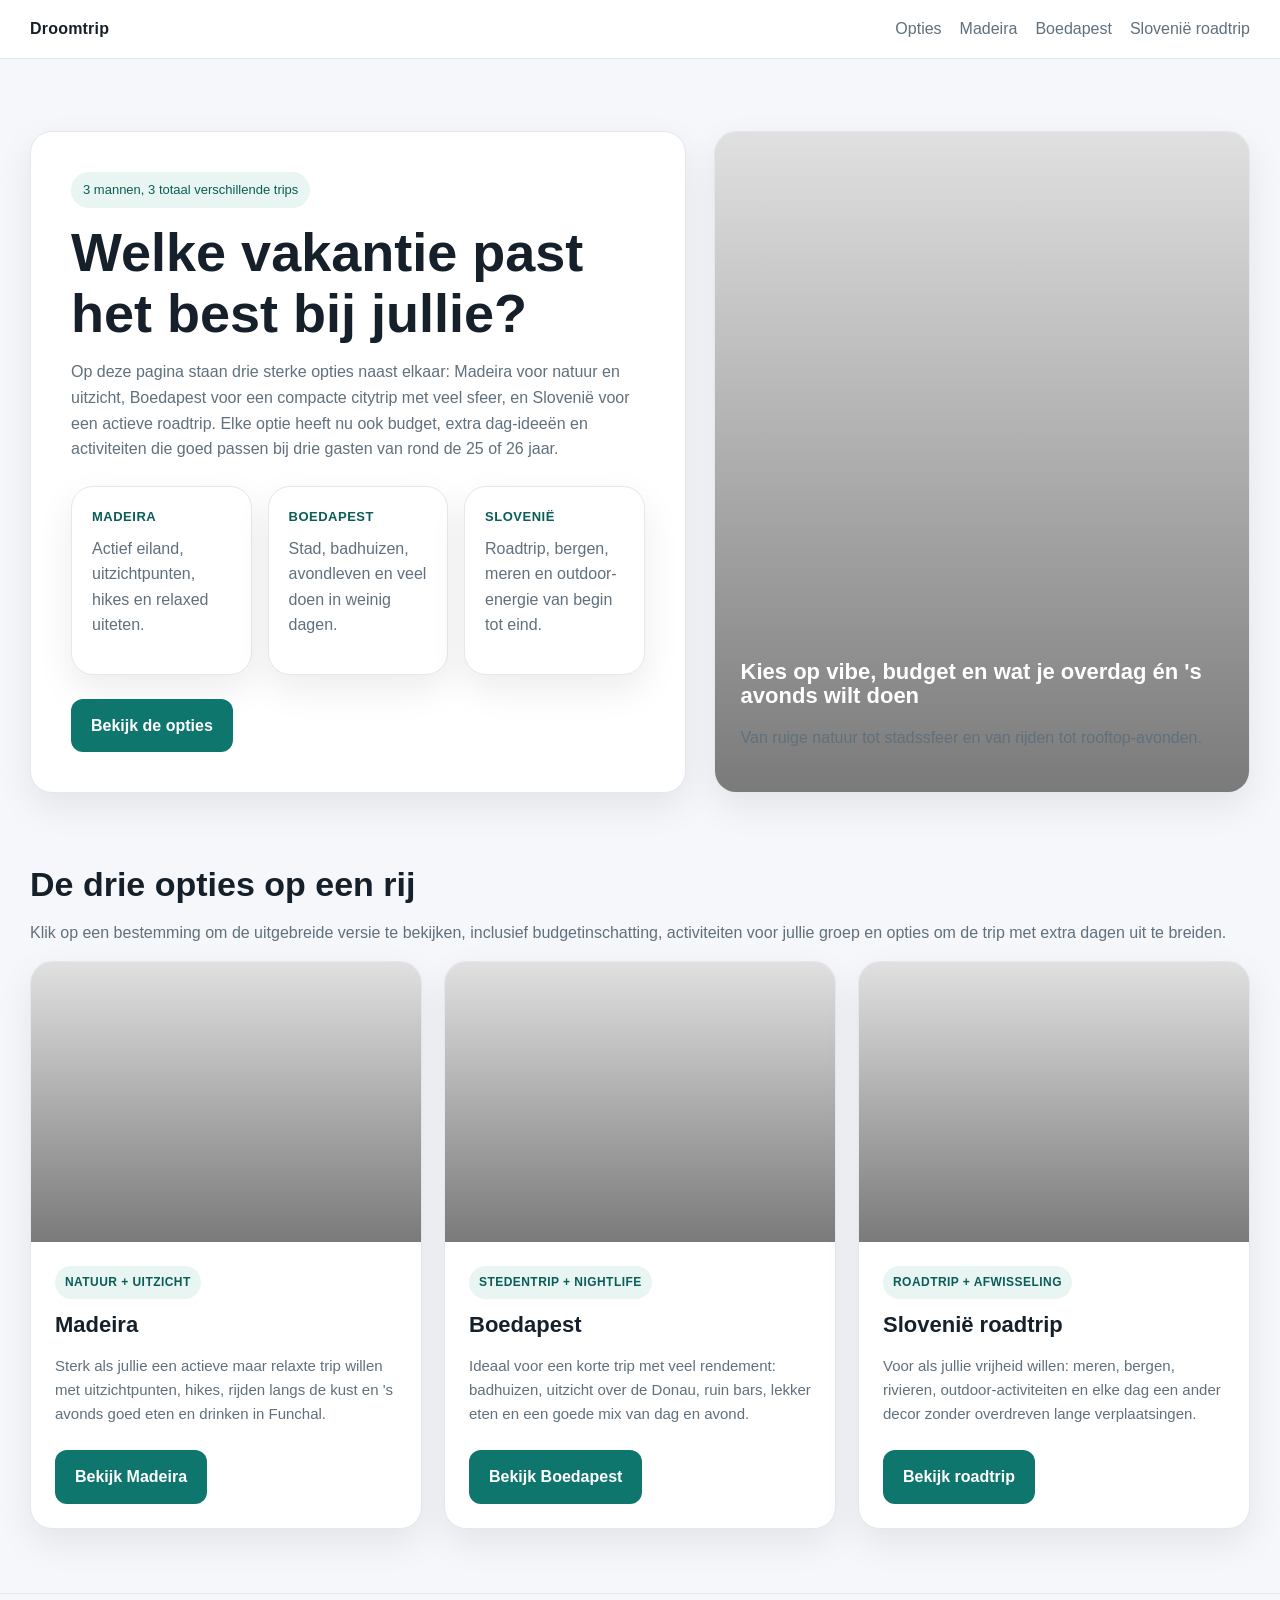
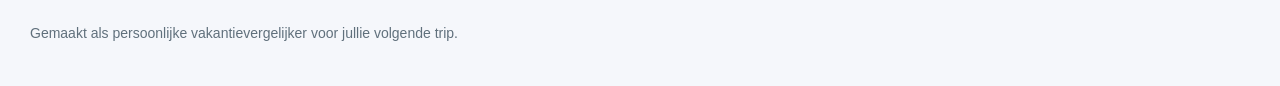
==== index.html @ 2ac8f0d5 "Add files via upload" ====
<!DOCTYPE html>
<html lang="nl">
<head>
  <meta charset="UTF-8" />
  <meta name="viewport" content="width=device-width, initial-scale=1.0" />
  <title>Droomtrip | 3 vakantieopties voor jullie trip</title>
  <meta name="description" content="Vergelijk drie vakantieopties: Madeira, Boedapest en een roadtrip in Slovenië." />
  <link rel="stylesheet" href="styles.css" />
</head>
<body>
  <header class="site-header">
    <div class="container nav">
      <a class="brand" href="index.html">Droomtrip</a>
      <nav class="nav-links">
        <a href="#opties">Opties</a>
        <a href="madeira.html">Madeira</a>
        <a href="boedapest.html">Boedapest</a>
        <a href="slovenie-roadtrip.html">Slovenië roadtrip</a>
      </nav>
    </div>
  </header>

  <main>
    <section class="hero">
      <div class="container hero-grid">
        <div class="hero-card">
          <span class="eyebrow">3 mannen, 3 totaal verschillende trips</span>
          <h1>Welke vakantie past het best bij jullie?</h1>
          <p>
            Op deze pagina staan drie sterke opties naast elkaar: Madeira voor natuur en uitzicht,
            Boedapest voor een compacte citytrip met veel sfeer, en Slovenië voor een actieve roadtrip.
            Elke optie heeft nu ook budget, extra dag-ideeën en activiteiten die goed passen bij drie
            gasten van rond de 25 of 26 jaar.
          </p>
          <div class="quick-facts">
            <div class="mini-card">
              <div class="small-title">Madeira</div>
              <p>Actief eiland, uitzichtpunten, hikes en relaxed uiteten.</p>
            </div>
            <div class="mini-card">
              <div class="small-title">Boedapest</div>
              <p>Stad, badhuizen, avondleven en veel doen in weinig dagen.</p>
            </div>
            <div class="mini-card">
              <div class="small-title">Slovenië</div>
              <p>Roadtrip, bergen, meren en outdoor-energie van begin tot eind.</p>
            </div>
          </div>
          <div class="button-row">
            <a class="button primary" href="#opties">Bekijk de opties</a>
          </div>
        </div>
        <div class="info-card">
          <div class="image-cover" style="background-image:url('https://images.unsplash.com/photo-1507525428034-b723cf961d3e?auto=format&fit=crop&w=1400&q=80');">
            <div class="image-caption">
              <h3>Kies op vibe, budget en wat je overdag én 's avonds wilt doen</h3>
              <p>Van ruige natuur tot stadssfeer en van rijden tot rooftop-avonden.</p>
            </div>
          </div>
        </div>
      </div>
    </section>

    <section class="section" id="opties">
      <div class="container">
        <h2>De drie opties op een rij</h2>
        <p>
          Klik op een bestemming om de uitgebreide versie te bekijken, inclusief budgetinschatting,
          activiteiten voor jullie groep en opties om de trip met extra dagen uit te breiden.
        </p>

        <div class="trip-grid">
          <article class="trip-card">
            <div class="trip-image" style="background-image:url('https://images.unsplash.com/photo-1516483638261-f4dbaf036963?auto=format&fit=crop&w=1400&q=80');"></div>
            <div class="trip-body">
              <span class="trip-tag">Natuur + uitzicht</span>
              <h3>Madeira</h3>
              <p class="trip-meta">
                Sterk als jullie een actieve maar relaxte trip willen met uitzichtpunten, hikes,
                rijden langs de kust en 's avonds goed eten en drinken in Funchal.
              </p>
              <div class="button-row">
                <a class="button primary" href="madeira.html">Bekijk Madeira</a>
              </div>
            </div>
          </article>

          <article class="trip-card">
            <div class="trip-image" style="background-image:url('https://images.unsplash.com/photo-1549877452-9c387954fbc2?auto=format&fit=crop&w=1400&q=80');"></div>
            <div class="trip-body">
              <span class="trip-tag">Stedentrip + nightlife</span>
              <h3>Boedapest</h3>
              <p class="trip-meta">
                Ideaal voor een korte trip met veel rendement: badhuizen, uitzicht over de Donau,
                ruin bars, lekker eten en een goede mix van dag en avond.
              </p>
              <div class="button-row">
                <a class="button primary" href="boedapest.html">Bekijk Boedapest</a>
              </div>
            </div>
          </article>

          <article class="trip-card">
            <div class="trip-image" style="background-image:url('https://images.unsplash.com/photo-1500530855697-b586d89ba3ee?auto=format&fit=crop&w=1400&q=80');"></div>
            <div class="trip-body">
              <span class="trip-tag">Roadtrip + afwisseling</span>
              <h3>Slovenië roadtrip</h3>
              <p class="trip-meta">
                Voor als jullie vrijheid willen: meren, bergen, rivieren, outdoor-activiteiten en
                elke dag een ander decor zonder overdreven lange verplaatsingen.
              </p>
              <div class="button-row">
                <a class="button primary" href="slovenie-roadtrip.html">Bekijk roadtrip</a>
              </div>
            </div>
          </article>
        </div>
      </div>
    </section>
  </main>

  <footer class="footer">
    <div class="container">
      Gemaakt als persoonlijke vakantievergelijker voor jullie volgende trip.
    </div>
  </footer>
</body>
</html>
---- styles.css ----
:root{
  --bg:#f5f7fb;
  --surface:#ffffff;
  --surface-soft:#f0f5f4;
  --text:#15202b;
  --muted:#60707c;
  --line:#e3e8ee;
  --accent:#0f766e;
  --accent-dark:#0b5d57;
  --accent-soft:#e8f5f3;
  --shadow:0 14px 36px rgba(0,0,0,.08);
  --radius:22px;
  --max:1220px;
}
*{box-sizing:border-box}
html{scroll-behavior:smooth}
body{
  margin:0;
  font-family:Arial, Helvetica, sans-serif;
  background:var(--bg);
  color:var(--text);
  line-height:1.6;
}
img{max-width:100%;display:block}
a{color:inherit}
.container{
  width:min(calc(100% - 32px), var(--max));
  margin:0 auto;
}
.site-header{
  position:sticky;
  top:0;
  z-index:20;
  background:rgba(255,255,255,.92);
  backdrop-filter:blur(10px);
  border-bottom:1px solid var(--line);
}
.nav{
  display:flex;
  align-items:center;
  justify-content:space-between;
  gap:20px;
  padding:16px 0;
}
.brand{
  text-decoration:none;
  font-weight:700;
  letter-spacing:.2px;
}
.nav-links{
  display:flex;
  gap:18px;
  flex-wrap:wrap;
}
.nav-links a{
  text-decoration:none;
  color:var(--muted);
}
.nav-links a:hover{color:var(--text)}
.hero{
  padding:72px 0 34px;
}
.hero-grid{
  display:grid;
  grid-template-columns:1.1fr .9fr;
  gap:28px;
}
.hero-card,.info-card,.trip-card,.detail-card,.budget-box,.mini-card,.day-card{
  background:var(--surface);
  border:1px solid var(--line);
  border-radius:var(--radius);
  box-shadow:var(--shadow);
}
.hero-card{padding:40px}
.eyebrow{
  display:inline-block;
  padding:8px 12px;
  background:var(--accent-soft);
  color:var(--accent-dark);
  border-radius:999px;
  font-size:13px;
  margin-bottom:14px;
}
h1,h2,h3{
  line-height:1.12;
  margin:0 0 16px;
}
h1{font-size:54px}
h2{font-size:34px}
h3{font-size:22px}
p{
  margin:0 0 16px;
  color:var(--muted);
}
.button-row{
  display:flex;
  gap:14px;
  flex-wrap:wrap;
  margin-top:24px;
}
.button{
  display:inline-block;
  text-decoration:none;
  padding:14px 20px;
  border-radius:12px;
  font-weight:700;
  transition:.2s ease;
}
.button.primary{
  background:var(--accent);
  color:#fff;
}
.button.primary:hover{background:var(--accent-dark)}
.button.secondary{
  background:#edf1f5;
  color:var(--text);
}
.button.secondary:hover{background:#e3e8ed}
.info-card{overflow:hidden}
.image-cover{
  min-height:100%;
  background-size:cover;
  background-position:center;
  position:relative;
}
.image-cover::after,
.trip-image::after,
.page-banner::after{
  content:"";
  position:absolute;
  inset:0;
  background:linear-gradient(180deg, rgba(0,0,0,.12), rgba(0,0,0,.52));
}
.image-caption,
.page-banner-content{
  position:absolute;
  left:26px;
  right:26px;
  bottom:26px;
  color:#fff;
  z-index:1;
}
.section{padding:38px 0 10px}
.trip-grid{
  display:grid;
  grid-template-columns:repeat(3,1fr);
  gap:22px;
}
.trip-card{overflow:hidden}
.trip-image{
  height:280px;
  background-size:cover;
  background-position:center;
  position:relative;
}
.trip-body{padding:24px}
.trip-tag{
  display:inline-block;
  font-size:12px;
  font-weight:700;
  letter-spacing:.45px;
  text-transform:uppercase;
  color:var(--accent-dark);
  background:var(--accent-soft);
  padding:7px 10px;
  border-radius:999px;
  margin-bottom:14px;
}
.trip-meta{font-size:15px}
.footer{
  margin-top:54px;
  border-top:1px solid var(--line);
  padding:28px 0 42px;
  color:var(--muted);
  font-size:14px;
}
.page-hero{padding:56px 0 28px}
.page-banner{
  min-height:390px;
  border-radius:28px;
  overflow:hidden;
  position:relative;
  border:1px solid var(--line);
  box-shadow:var(--shadow);
  background-size:cover;
  background-position:center;
}
.small-title{
  font-size:13px;
  text-transform:uppercase;
  letter-spacing:.5px;
  color:var(--accent-dark);
  margin-bottom:8px;
  font-weight:700;
}
.detail-layout{
  display:grid;
  grid-template-columns:1.15fr .85fr;
  gap:24px;
  padding:28px 0 0;
}
.detail-card{padding:28px}
.list{
  padding-left:18px;
  margin:0;
  color:var(--muted);
}
.list li{margin:0 0 10px}
.note{
  background:var(--surface-soft);
  border:1px solid #d8ece8;
  padding:16px 18px;
  border-radius:14px;
  color:#35524e;
}
.mini-grid{
  display:grid;
  grid-template-columns:repeat(2,1fr);
  gap:16px;
  margin-top:18px;
}
.mini-card{padding:18px}
.budget-box{
  padding:20px;
  background:linear-gradient(180deg,#ffffff,#f7fbfa);
}
.budget-price{
  font-size:34px;
  line-height:1;
  margin:6px 0 10px;
  font-weight:700;
}
.day-grid{
  display:grid;
  gap:16px;
  margin-top:18px;
}
.day-card{padding:20px}
.quick-facts{
  display:grid;
  grid-template-columns:repeat(3,1fr);
  gap:16px;
  margin-top:24px;
}
.quick-facts .mini-card{padding:20px}
@media (max-width: 980px){
  .hero-grid,.trip-grid,.detail-layout,.quick-facts,.mini-grid{
    grid-template-columns:1fr;
  }
  h1{font-size:42px}
  h2{font-size:30px}
}
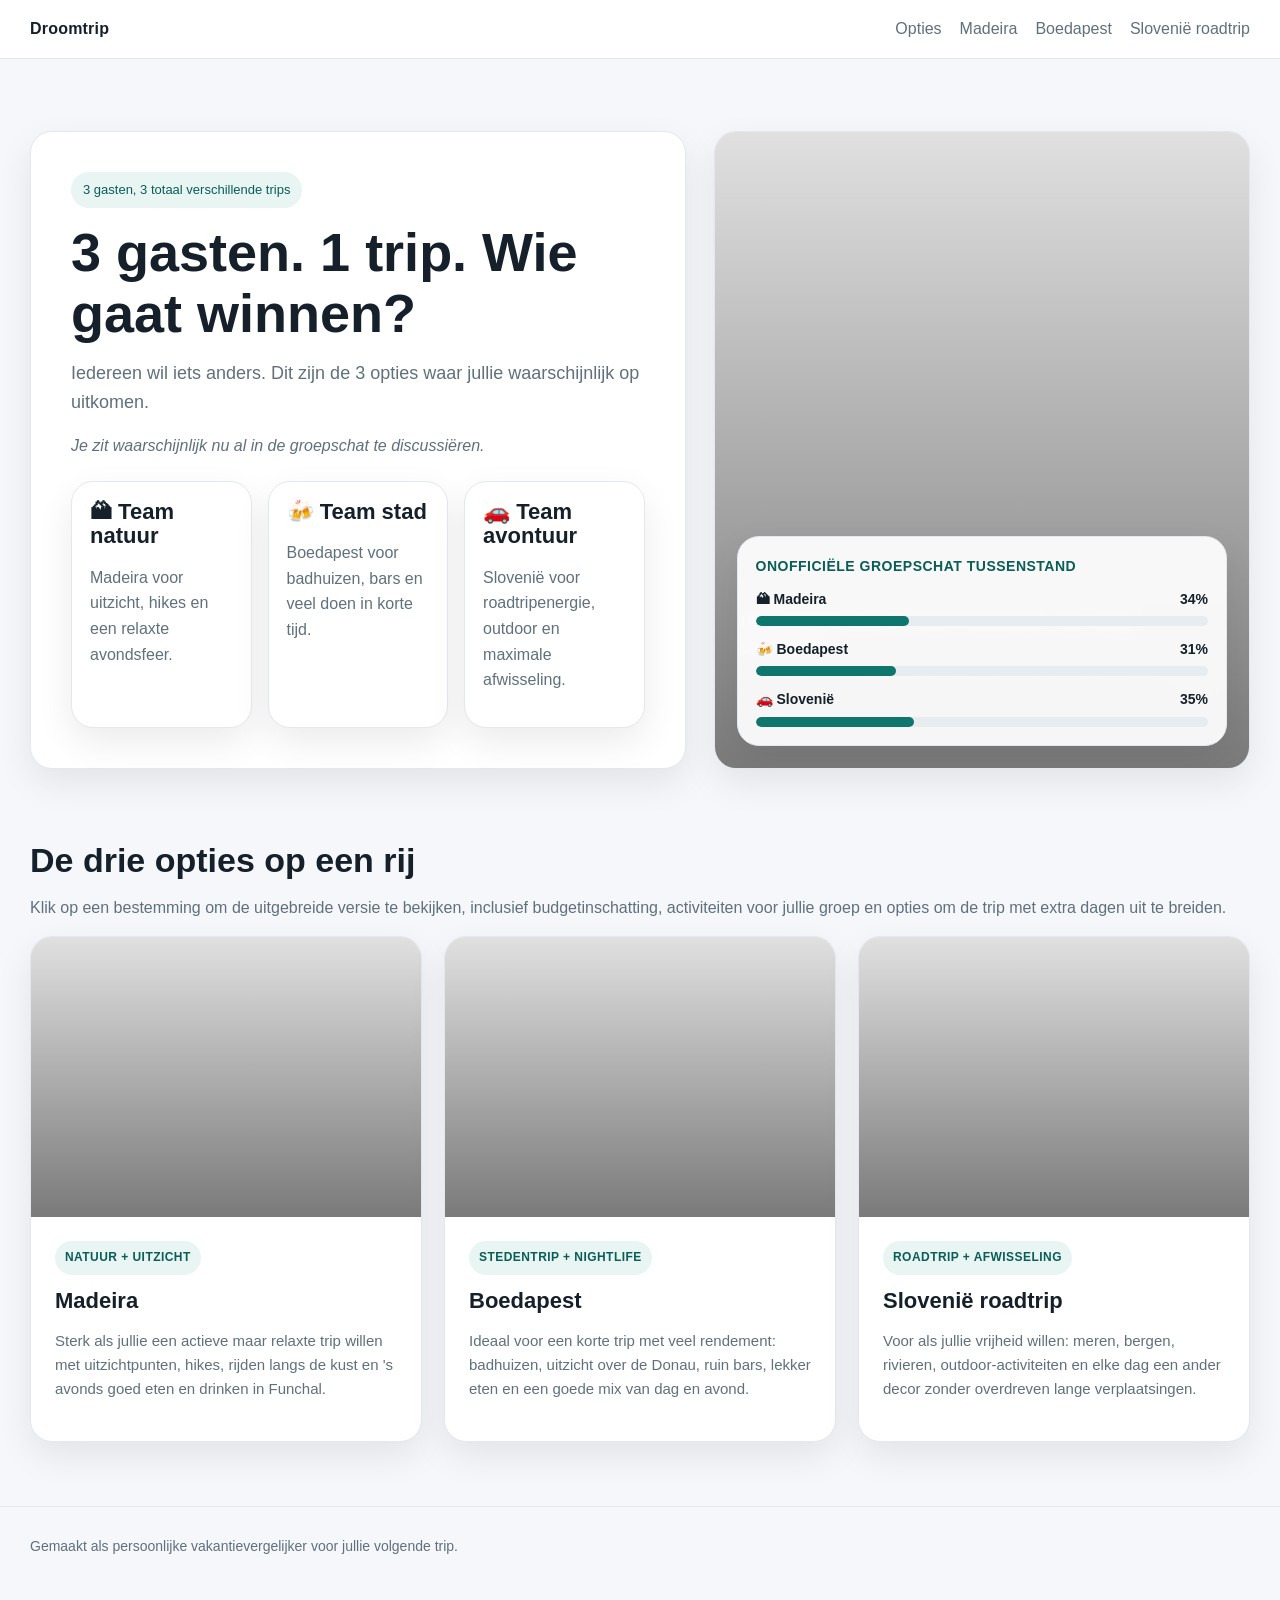
==== commit 8fd04f32: "Add files via upload" ====
--- a/index.html
+++ b/index.html
@@ -24,37 +24,64 @@
     <section class="hero">
       <div class="container hero-grid">
         <div class="hero-card">
-          <span class="eyebrow">3 mannen, 3 totaal verschillende trips</span>
-          <h1>Welke vakantie past het best bij jullie?</h1>
-          <p>
-            Op deze pagina staan drie sterke opties naast elkaar: Madeira voor natuur en uitzicht,
-            Boedapest voor een compacte citytrip met veel sfeer, en Slovenië voor een actieve roadtrip.
-            Elke optie heeft nu ook budget, extra dag-ideeën en activiteiten die goed passen bij drie
-            gasten van rond de 25 of 26 jaar.
+          <span class="eyebrow">3 gasten, 3 totaal verschillende trips</span>
+          <h1>3 gasten. 1 trip. Wie gaat winnen?</h1>
+          <p class="hero-intro">
+            Iedereen wil iets anders. Dit zijn de 3 opties waar jullie waarschijnlijk op uitkomen.
           </p>
-          <div class="quick-facts">
+          <p class="chat-line">
+            Je zit waarschijnlijk nu al in de groepschat te discussiëren.
+          </p>
+
+          <div class="mini-grid">
             <div class="mini-card">
-              <div class="small-title">Madeira</div>
-              <p>Actief eiland, uitzichtpunten, hikes en relaxed uiteten.</p>
+              <h3>🏔 Team natuur</h3>
+              <p>Madeira voor uitzicht, hikes en een relaxte avondsfeer.</p>
             </div>
             <div class="mini-card">
-              <div class="small-title">Boedapest</div>
-              <p>Stad, badhuizen, avondleven en veel doen in weinig dagen.</p>
+              <h3>🍻 Team stad</h3>
+              <p>Boedapest voor badhuizen, bars en veel doen in korte tijd.</p>
             </div>
             <div class="mini-card">
-              <div class="small-title">Slovenië</div>
-              <p>Roadtrip, bergen, meren en outdoor-energie van begin tot eind.</p>
+              <h3>🚗 Team avontuur</h3>
+              <p>Slovenië voor roadtripenergie, outdoor en maximale afwisseling.</p>
             </div>
           </div>
-          <div class="button-row">
-            <a class="button primary" href="#opties">Bekijk de opties</a>
-          </div>
         </div>
+
         <div class="info-card">
           <div class="image-cover" style="background-image:url('https://images.unsplash.com/photo-1507525428034-b723cf961d3e?auto=format&fit=crop&w=1400&q=80');">
             <div class="image-caption">
-              <h3>Kies op vibe, budget en wat je overdag én 's avonds wilt doen</h3>
-              <p>Van ruige natuur tot stadssfeer en van rijden tot rooftop-avonden.</p>
+              <h3>Iedereen heeft al een favoriet. Nu nog dezelfde.</h3>
+              <p>De een wil bergen. De ander bars. En iemand roept sowieso roadtrip.</p>
+            </div>
+          </div>
+
+          <div class="poll-card">
+            <div class="poll-title">Onofficiële groepschat tussenstand</div>
+
+            <div class="poll-option">
+              <div class="poll-row">
+                <span>🏔 Madeira</span>
+                <span>34%</span>
+              </div>
+              <div class="poll-track"><div class="poll-fill" style="width:34%;"></div></div>
+            </div>
+
+            <div class="poll-option">
+              <div class="poll-row">
+                <span>🍻 Boedapest</span>
+                <span>31%</span>
+              </div>
+              <div class="poll-track"><div class="poll-fill" style="width:31%;"></div></div>
+            </div>
+
+            <div class="poll-option">
+              <div class="poll-row">
+                <span>🚗 Slovenië</span>
+                <span>35%</span>
+              </div>
+              <div class="poll-track"><div class="poll-fill" style="width:35%;"></div></div>
             </div>
           </div>
         </div>
@@ -79,9 +106,6 @@
                 Sterk als jullie een actieve maar relaxte trip willen met uitzichtpunten, hikes,
                 rijden langs de kust en 's avonds goed eten en drinken in Funchal.
               </p>
-              <div class="button-row">
-                <a class="button primary" href="madeira.html">Bekijk Madeira</a>
-              </div>
             </div>
           </article>
 
@@ -94,9 +118,6 @@
                 Ideaal voor een korte trip met veel rendement: badhuizen, uitzicht over de Donau,
                 ruin bars, lekker eten en een goede mix van dag en avond.
               </p>
-              <div class="button-row">
-                <a class="button primary" href="boedapest.html">Bekijk Boedapest</a>
-              </div>
             </div>
           </article>
 
@@ -109,9 +130,6 @@
                 Voor als jullie vrijheid willen: meren, bergen, rivieren, outdoor-activiteiten en
                 elke dag een ander decor zonder overdreven lange verplaatsingen.
               </p>
-              <div class="button-row">
-                <a class="button primary" href="slovenie-roadtrip.html">Bekijk roadtrip</a>
-              </div>
             </div>
           </article>
         </div>
--- a/styles.css
+++ b/styles.css
@@ -65,7 +65,7 @@
   grid-template-columns:1.1fr .9fr;
   gap:28px;
 }
-.hero-card,.info-card,.trip-card,.detail-card,.budget-box,.mini-card,.day-card{
+.hero-card,.info-card,.trip-card,.detail-card,.budget-box,.mini-card,.day-card,.poll-card{
   background:var(--surface);
   border:1px solid var(--line);
   border-radius:var(--radius);
@@ -92,31 +92,15 @@
   margin:0 0 16px;
   color:var(--muted);
 }
-.button-row{
-  display:flex;
-  gap:14px;
-  flex-wrap:wrap;
-  margin-top:24px;
-}
-.button{
-  display:inline-block;
-  text-decoration:none;
-  padding:14px 20px;
-  border-radius:12px;
-  font-weight:700;
-  transition:.2s ease;
-}
-.button.primary{
-  background:var(--accent);
-  color:#fff;
-}
-.button.primary:hover{background:var(--accent-dark)}
-.button.secondary{
-  background:#edf1f5;
-  color:var(--text);
-}
-.button.secondary:hover{background:#e3e8ed}
-.info-card{overflow:hidden}
+.hero-intro{
+  font-size:18px;
+  max-width:680px;
+}
+.chat-line{
+  margin-top:8px;
+  font-style:italic;
+}
+.info-card{overflow:hidden; position:relative;}
 .image-cover{
   min-height:100%;
   background-size:cover;
@@ -139,6 +123,50 @@
   bottom:26px;
   color:#fff;
   z-index:1;
+}
+.poll-card{
+  position:absolute;
+  right:22px;
+  bottom:22px;
+  left:22px;
+  z-index:2;
+  background:rgba(255,255,255,.93);
+  backdrop-filter:blur(8px);
+  padding:18px;
+}
+.poll-title{
+  font-size:14px;
+  text-transform:uppercase;
+  letter-spacing:.5px;
+  color:var(--accent-dark);
+  margin-bottom:10px;
+  font-weight:700;
+}
+.poll-option{
+  margin:0 0 12px;
+}
+.poll-option:last-child{
+  margin-bottom:0;
+}
+.poll-row{
+  display:flex;
+  justify-content:space-between;
+  gap:10px;
+  margin-bottom:6px;
+  font-size:14px;
+  color:var(--text);
+  font-weight:700;
+}
+.poll-track{
+  height:10px;
+  background:#e6ecef;
+  border-radius:999px;
+  overflow:hidden;
+}
+.poll-fill{
+  height:100%;
+  background:var(--accent);
+  border-radius:999px;
 }
 .section{padding:38px 0 10px}
 .trip-grid{
@@ -215,9 +243,9 @@
 }
 .mini-grid{
   display:grid;
-  grid-template-columns:repeat(2,1fr);
+  grid-template-columns:repeat(3,1fr);
   gap:16px;
-  margin-top:18px;
+  margin-top:22px;
 }
 .mini-card{padding:18px}
 .budget-box{
@@ -236,15 +264,8 @@
   margin-top:18px;
 }
 .day-card{padding:20px}
-.quick-facts{
-  display:grid;
-  grid-template-columns:repeat(3,1fr);
-  gap:16px;
-  margin-top:24px;
-}
-.quick-facts .mini-card{padding:20px}
 @media (max-width: 980px){
-  .hero-grid,.trip-grid,.detail-layout,.quick-facts,.mini-grid{
+  .hero-grid,.trip-grid,.detail-layout,.mini-grid{
     grid-template-columns:1fr;
   }
   h1{font-size:42px}
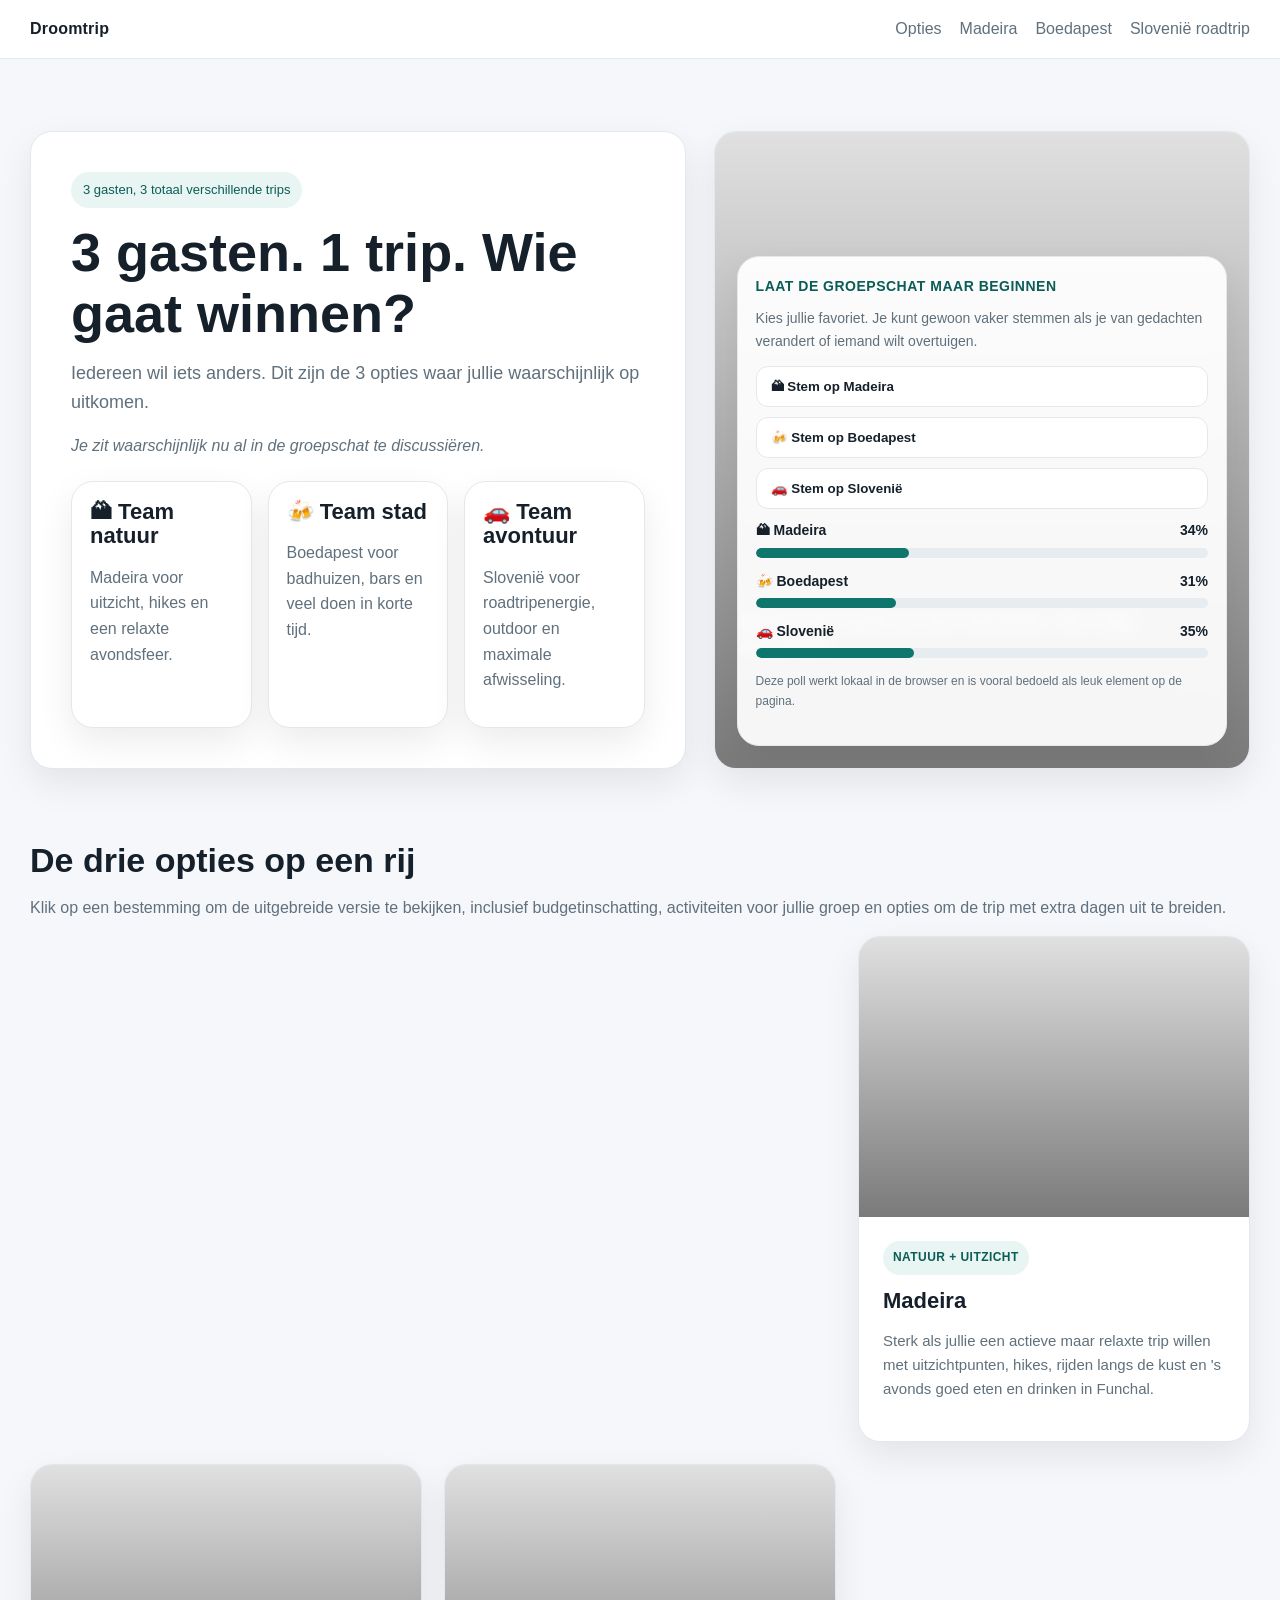
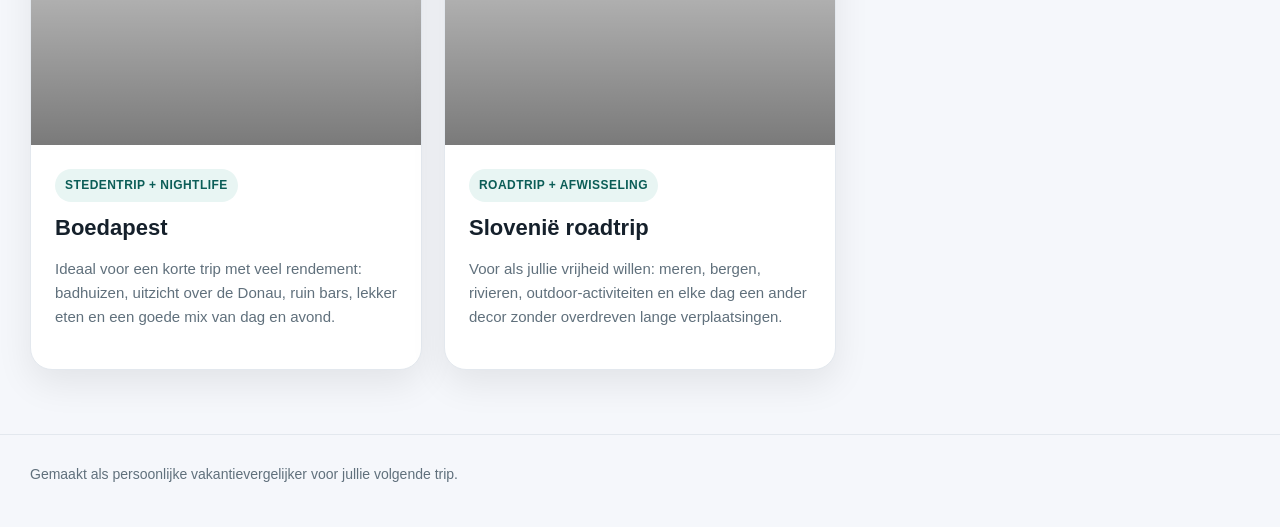
==== commit 870a781d: "Add files via upload" ====
--- a/index.html
+++ b/index.html
@@ -50,40 +50,48 @@
         </div>
 
         <div class="info-card">
-          <div class="image-cover" style="background-image:url('https://images.unsplash.com/photo-1507525428034-b723cf961d3e?auto=format&fit=crop&w=1400&q=80');">
+          <div class="image-cover" style="background-image:url('https://images.unsplash.com/photo-1500375592092-40eb2168fd21?auto=format&fit=crop&w=1600&q=80');">
             <div class="image-caption">
               <h3>Iedereen heeft al een favoriet. Nu nog dezelfde.</h3>
-              <p>De een wil bergen. De ander bars. En iemand roept sowieso roadtrip.</p>
+              <p>De een wil bergen. De ander bars. En iemand roept sowieso roadtrip. Klik hieronder op de bestemming die jullie het meest trekt.</p>
             </div>
           </div>
-
-          <div class="poll-card">
-            <div class="poll-title">Onofficiële groepschat tussenstand</div>
+          
+          <div class="poll-card interactive-poll">
+            <div class="poll-title">Laat de groepschat maar beginnen</div>
+            <p class="poll-copy">Kies jullie favoriet. Je kunt gewoon vaker stemmen als je van gedachten verandert of iemand wilt overtuigen.</p>
+
+            <button class="vote-button" type="button" data-destination="madeira">🏔 Stem op Madeira</button>
+            <button class="vote-button" type="button" data-destination="boedapest">🍻 Stem op Boedapest</button>
+            <button class="vote-button" type="button" data-destination="slovenie">🚗 Stem op Slovenië</button>
 
             <div class="poll-option">
               <div class="poll-row">
                 <span>🏔 Madeira</span>
-                <span>34%</span>
+                <span id="pct-madeira">34%</span>
               </div>
-              <div class="poll-track"><div class="poll-fill" style="width:34%;"></div></div>
+              <div class="poll-track"><div class="poll-fill" id="bar-madeira" style="width:34%;"></div></div>
             </div>
 
             <div class="poll-option">
               <div class="poll-row">
                 <span>🍻 Boedapest</span>
-                <span>31%</span>
+                <span id="pct-boedapest">31%</span>
               </div>
-              <div class="poll-track"><div class="poll-fill" style="width:31%;"></div></div>
+              <div class="poll-track"><div class="poll-fill" id="bar-boedapest" style="width:31%;"></div></div>
             </div>
 
             <div class="poll-option">
               <div class="poll-row">
                 <span>🚗 Slovenië</span>
-                <span>35%</span>
+                <span id="pct-slovenie">35%</span>
               </div>
-              <div class="poll-track"><div class="poll-fill" style="width:35%;"></div></div>
-            </div>
+              <div class="poll-track"><div class="poll-fill" id="bar-slovenie" style="width:35%;"></div></div>
+            </div>
+
+            <p class="poll-note">Deze poll werkt lokaal in de browser en is vooral bedoeld als leuk element op de pagina.</p>
           </div>
+
         </div>
       </div>
     </section>
@@ -97,7 +105,10 @@
         </p>
 
         <div class="trip-grid">
-          <article class="trip-card">
+          <a href="madeira.html" class="card-link">
+<a href="boedapest.html" class="card-link">
+<a href="slovenie-roadtrip.html" class="card-link">
+<article class="trip-card">
             <div class="trip-image" style="background-image:url('https://images.unsplash.com/photo-1516483638261-f4dbaf036963?auto=format&fit=crop&w=1400&q=80');"></div>
             <div class="trip-body">
               <span class="trip-tag">Natuur + uitzicht</span>
@@ -108,6 +119,7 @@
               </p>
             </div>
           </article>
+</a>
 
           <article class="trip-card">
             <div class="trip-image" style="background-image:url('https://images.unsplash.com/photo-1549877452-9c387954fbc2?auto=format&fit=crop&w=1400&q=80');"></div>
@@ -120,6 +132,7 @@
               </p>
             </div>
           </article>
+</a>
 
           <article class="trip-card">
             <div class="trip-image" style="background-image:url('https://images.unsplash.com/photo-1500530855697-b586d89ba3ee?auto=format&fit=crop&w=1400&q=80');"></div>
@@ -132,6 +145,7 @@
               </p>
             </div>
           </article>
+</a>
         </div>
       </div>
     </section>
@@ -142,5 +156,62 @@
       Gemaakt als persoonlijke vakantievergelijker voor jullie volgende trip.
     </div>
   </footer>
+
+  <script>
+    (function () {
+      const storageKey = "droomtrip-local-poll";
+      const defaultVotes = { madeira: 34, boedapest: 31, slovenie: 35 };
+
+      function getVotes() {
+        try {
+          const saved = JSON.parse(localStorage.getItem(storageKey));
+          if (
+            saved &&
+            typeof saved.madeira === "number" &&
+            typeof saved.boedapest === "number" &&
+            typeof saved.slovenie === "number"
+          ) {
+            return saved;
+          }
+        } catch (e) {}
+        return { ...defaultVotes };
+      }
+
+      function saveVotes(votes) {
+        localStorage.setItem(storageKey, JSON.stringify(votes));
+      }
+
+      function renderVotes(votes) {
+        const total = votes.madeira + votes.boedapest + votes.slovenie;
+        const pct = {
+          madeira: Math.round((votes.madeira / total) * 100),
+          boedapest: Math.round((votes.boedapest / total) * 100),
+          slovenie: Math.round((votes.slovenie / total) * 100)
+        };
+
+        document.getElementById("pct-madeira").textContent = pct.madeira + "%";
+        document.getElementById("pct-boedapest").textContent = pct.boedapest + "%";
+        document.getElementById("pct-slovenie").textContent = pct.slovenie + "%";
+
+        document.getElementById("bar-madeira").style.width = pct.madeira + "%";
+        document.getElementById("bar-boedapest").style.width = pct.boedapest + "%";
+        document.getElementById("bar-slovenie").style.width = pct.slovenie + "%";
+      }
+
+      const votes = getVotes();
+      renderVotes(votes);
+
+      document.querySelectorAll(".vote-button").forEach((button) => {
+        button.addEventListener("click", function () {
+          const destination = this.getAttribute("data-destination");
+          const currentVotes = getVotes();
+          currentVotes[destination] += 1;
+          saveVotes(currentVotes);
+          renderVotes(currentVotes);
+        });
+      });
+    })();
+  </script>
 </body>
 </html>
+
--- a/styles.css
+++ b/styles.css
@@ -65,7 +65,7 @@
   grid-template-columns:1.1fr .9fr;
   gap:28px;
 }
-.hero-card,.info-card,.trip-card,.detail-card,.budget-box,.mini-card,.day-card,.poll-card{
+.hero-card,.info-card,.trip-card,.detail-card,.budget-box,.mini-card,.day-card,.poll-card,.score-card,.procon-card,.winner-card,.fact-chip{
   background:var(--surface);
   border:1px solid var(--line);
   border-radius:var(--radius);
@@ -142,12 +142,8 @@
   margin-bottom:10px;
   font-weight:700;
 }
-.poll-option{
-  margin:0 0 12px;
-}
-.poll-option:last-child{
-  margin-bottom:0;
-}
+.poll-option{margin:0 0 12px}
+.poll-option:last-child{margin-bottom:0}
 .poll-row{
   display:flex;
   justify-content:space-between;
@@ -173,6 +169,19 @@
   display:grid;
   grid-template-columns:repeat(3,1fr);
   gap:22px;
+}
+
+.card-link{
+  display:block;
+  text-decoration:none;
+}
+.card-link .trip-card{
+  transition:transform .18s ease, box-shadow .18s ease, border-color .18s ease;
+}
+.card-link:hover .trip-card{
+  transform:translateY(-4px);
+  border-color:#cfd8df;
+  box-shadow:0 18px 38px rgba(0,0,0,.10);
 }
 .trip-card{overflow:hidden}
 .trip-image{
@@ -264,10 +273,101 @@
   margin-top:18px;
 }
 .day-card{padding:20px}
+.score-grid{
+  display:grid;
+  grid-template-columns:repeat(3,1fr);
+  gap:16px;
+  margin-top:16px;
+}
+.score-card{
+  padding:18px;
+}
+.score-item{
+  margin-bottom:14px;
+}
+.score-item:last-child{
+  margin-bottom:0;
+}
+.score-label{
+  display:flex;
+  justify-content:space-between;
+  gap:12px;
+  font-size:14px;
+  color:var(--text);
+  font-weight:700;
+  margin-bottom:6px;
+}
+.score-track{
+  height:10px;
+  background:#e7ecef;
+  border-radius:999px;
+  overflow:hidden;
+}
+.score-fill{
+  height:100%;
+  background:var(--accent);
+  border-radius:999px;
+}
+.fact-row{
+  display:flex;
+  flex-wrap:wrap;
+  gap:10px;
+  margin-top:8px;
+}
+.fact-chip{
+  padding:10px 14px;
+  border-radius:999px;
+  font-size:14px;
+  color:var(--text);
+  box-shadow:none;
+}
+.procon-grid{
+  display:grid;
+  grid-template-columns:1fr 1fr;
+  gap:16px;
+  margin-top:18px;
+}
+.procon-card{
+  padding:20px;
+}
+.winner-card{
+  padding:22px;
+  margin-top:22px;
+  background:linear-gradient(180deg,#ffffff,#f7fbfa);
+}
 @media (max-width: 980px){
-  .hero-grid,.trip-grid,.detail-layout,.mini-grid{
+  .hero-grid,.trip-grid,.detail-layout,.mini-grid,.score-grid,.procon-grid{
     grid-template-columns:1fr;
   }
   h1{font-size:42px}
   h2{font-size:30px}
 }
+
+
+.poll-copy{
+  font-size:14px;
+  margin-bottom:14px;
+}
+.vote-button{
+  width:100%;
+  border:1px solid var(--line);
+  background:#fff;
+  color:var(--text);
+  padding:12px 14px;
+  border-radius:12px;
+  font-weight:700;
+  text-align:left;
+  margin-bottom:10px;
+  cursor:pointer;
+  transition:background .18s ease, transform .18s ease, border-color .18s ease;
+}
+.vote-button:hover{
+  background:#f6faf9;
+  border-color:#cfe2de;
+  transform:translateY(-1px);
+}
+.poll-note{
+  margin-top:14px;
+  font-size:12px;
+  color:var(--muted);
+}
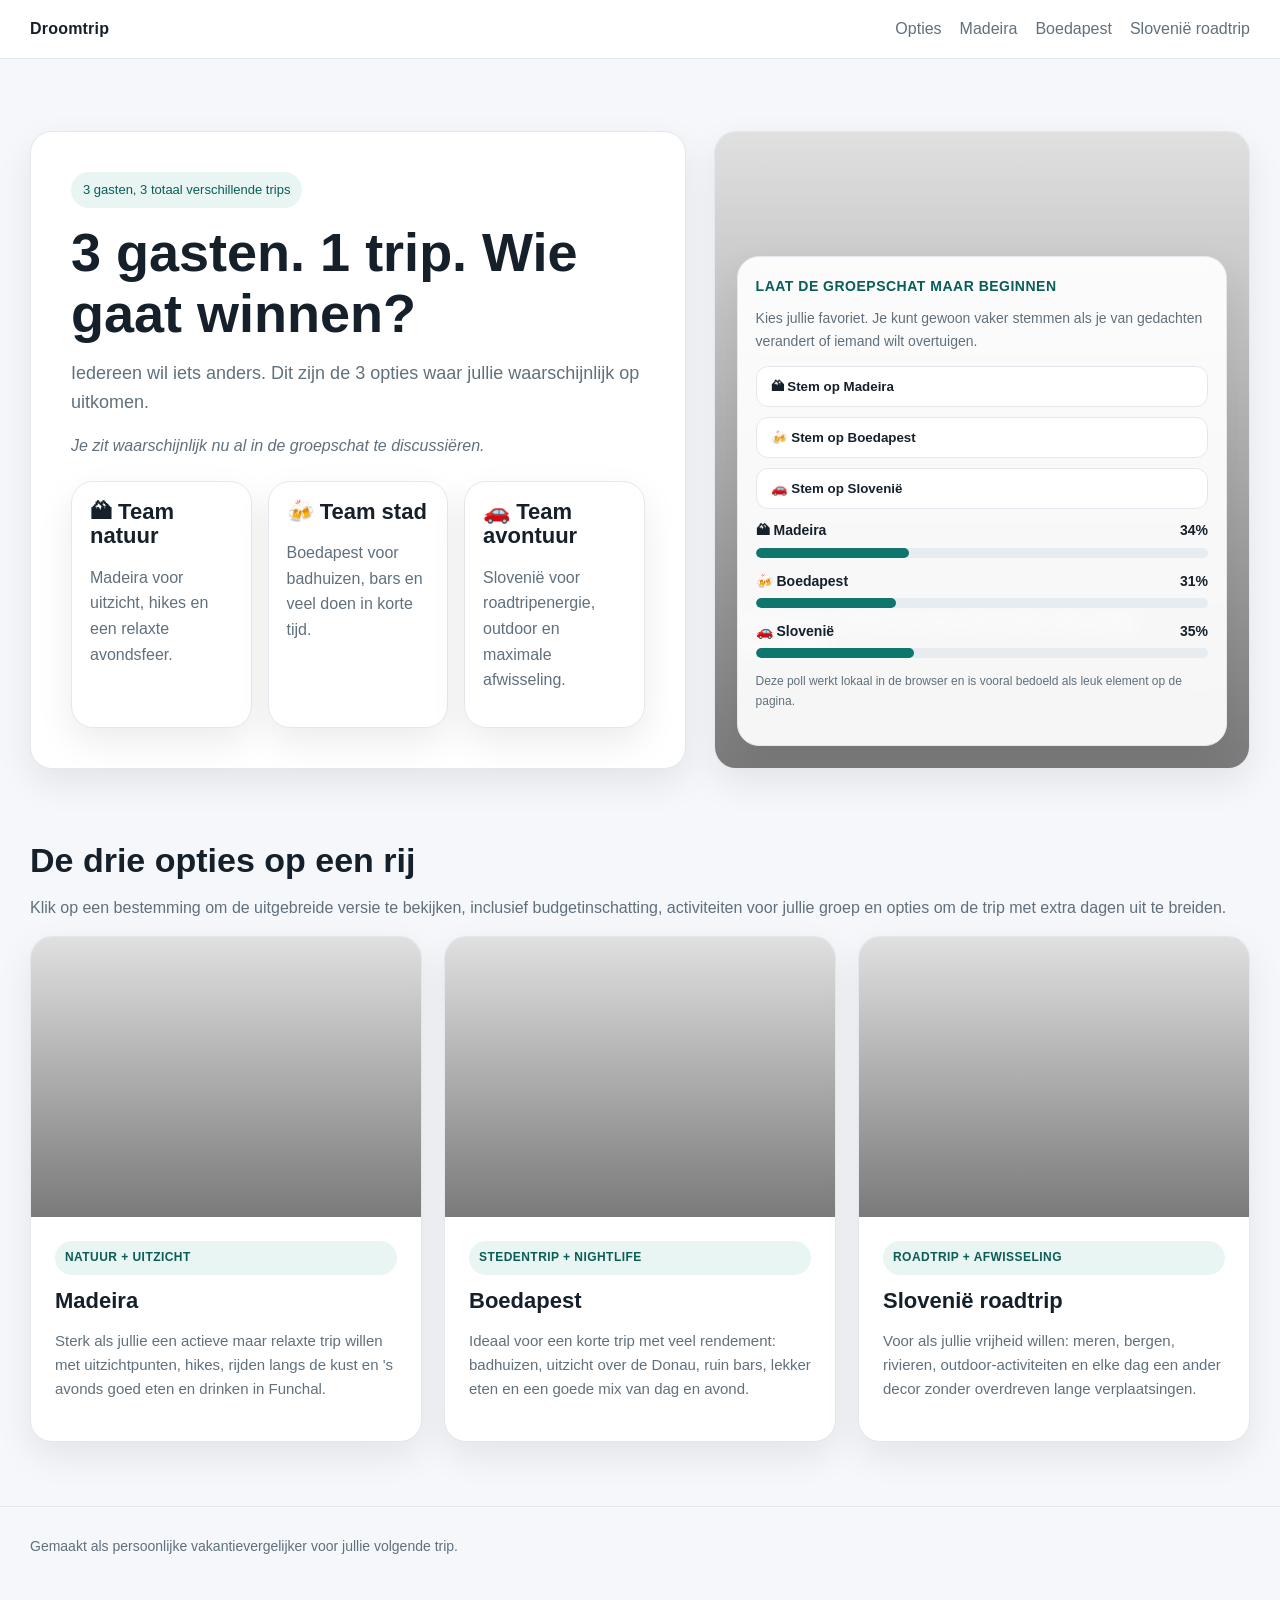
==== commit 95106d67: "Add files via upload" ====
--- a/index.html
+++ b/index.html
@@ -104,49 +104,51 @@
           activiteiten voor jullie groep en opties om de trip met extra dagen uit te breiden.
         </p>
 
+        
         <div class="trip-grid">
           <a href="madeira.html" class="card-link">
-<a href="boedapest.html" class="card-link">
-<a href="slovenie-roadtrip.html" class="card-link">
-<article class="trip-card">
-            <div class="trip-image" style="background-image:url('https://images.unsplash.com/photo-1516483638261-f4dbaf036963?auto=format&fit=crop&w=1400&q=80');"></div>
-            <div class="trip-body">
-              <span class="trip-tag">Natuur + uitzicht</span>
-              <h3>Madeira</h3>
-              <p class="trip-meta">
-                Sterk als jullie een actieve maar relaxte trip willen met uitzichtpunten, hikes,
-                rijden langs de kust en 's avonds goed eten en drinken in Funchal.
-              </p>
-            </div>
-          </article>
-</a>
-
-          <article class="trip-card">
-            <div class="trip-image" style="background-image:url('https://images.unsplash.com/photo-1549877452-9c387954fbc2?auto=format&fit=crop&w=1400&q=80');"></div>
-            <div class="trip-body">
-              <span class="trip-tag">Stedentrip + nightlife</span>
-              <h3>Boedapest</h3>
-              <p class="trip-meta">
-                Ideaal voor een korte trip met veel rendement: badhuizen, uitzicht over de Donau,
-                ruin bars, lekker eten en een goede mix van dag en avond.
-              </p>
-            </div>
-          </article>
-</a>
-
-          <article class="trip-card">
-            <div class="trip-image" style="background-image:url('https://images.unsplash.com/photo-1500530855697-b586d89ba3ee?auto=format&fit=crop&w=1400&q=80');"></div>
-            <div class="trip-body">
-              <span class="trip-tag">Roadtrip + afwisseling</span>
-              <h3>Slovenië roadtrip</h3>
-              <p class="trip-meta">
-                Voor als jullie vrijheid willen: meren, bergen, rivieren, outdoor-activiteiten en
-                elke dag een ander decor zonder overdreven lange verplaatsingen.
-              </p>
-            </div>
-          </article>
-</a>
+            <article class="trip-card">
+              <div class="trip-image" style="background-image:url('https://images.unsplash.com/photo-1516483638261-f4dbaf036963?auto=format&fit=crop&w=1400&q=80');"></div>
+              <div class="trip-body">
+                <span class="trip-tag">Natuur + uitzicht</span>
+                <h3>Madeira</h3>
+                <p class="trip-meta">
+                  Sterk als jullie een actieve maar relaxte trip willen met uitzichtpunten, hikes,
+                  rijden langs de kust en 's avonds goed eten en drinken in Funchal.
+                </p>
+              </div>
+            </article>
+          </a>
+
+          <a href="boedapest.html" class="card-link">
+            <article class="trip-card">
+              <div class="trip-image" style="background-image:url('https://images.unsplash.com/photo-1549877452-9c387954fbc2?auto=format&fit=crop&w=1400&q=80');"></div>
+              <div class="trip-body">
+                <span class="trip-tag">Stedentrip + nightlife</span>
+                <h3>Boedapest</h3>
+                <p class="trip-meta">
+                  Ideaal voor een korte trip met veel rendement: badhuizen, uitzicht over de Donau,
+                  ruin bars, lekker eten en een goede mix van dag en avond.
+                </p>
+              </div>
+            </article>
+          </a>
+
+          <a href="slovenie-roadtrip.html" class="card-link">
+            <article class="trip-card">
+              <div class="trip-image" style="background-image:url('https://images.unsplash.com/photo-1500530855697-b586d89ba3ee?auto=format&fit=crop&w=1400&q=80');"></div>
+              <div class="trip-body">
+                <span class="trip-tag">Roadtrip + afwisseling</span>
+                <h3>Slovenië roadtrip</h3>
+                <p class="trip-meta">
+                  Voor als jullie vrijheid willen: meren, bergen, rivieren, outdoor-activiteiten en
+                  elke dag een ander decor zonder overdreven lange verplaatsingen.
+                </p>
+              </div>
+            </article>
+          </a>
         </div>
+
       </div>
     </section>
   </main>
--- a/styles.css
+++ b/styles.css
@@ -169,28 +169,39 @@
   display:grid;
   grid-template-columns:repeat(3,1fr);
   gap:22px;
+  align-items:stretch;
 }
 
 .card-link{
   display:block;
   text-decoration:none;
-}
+  height:100%;
+}
+
 .card-link .trip-card{
+  height:100%;
+  display:flex;
+  flex-direction:column;
   transition:transform .18s ease, box-shadow .18s ease, border-color .18s ease;
 }
+
 .card-link:hover .trip-card{
   transform:translateY(-4px);
   border-color:#cfd8df;
   box-shadow:0 18px 38px rgba(0,0,0,.10);
 }
-.trip-card{overflow:hidden}
+
+.trip-card{
+  overflow:hidden;
+  height:100%;
+}
 .trip-image{
   height:280px;
   background-size:cover;
   background-position:center;
   position:relative;
 }
-.trip-body{padding:24px}
+.trip-body{padding:24px; flex:1; display:flex; flex-direction:column; justify-content:space-between}
 .trip-tag{
   display:inline-block;
   font-size:12px;
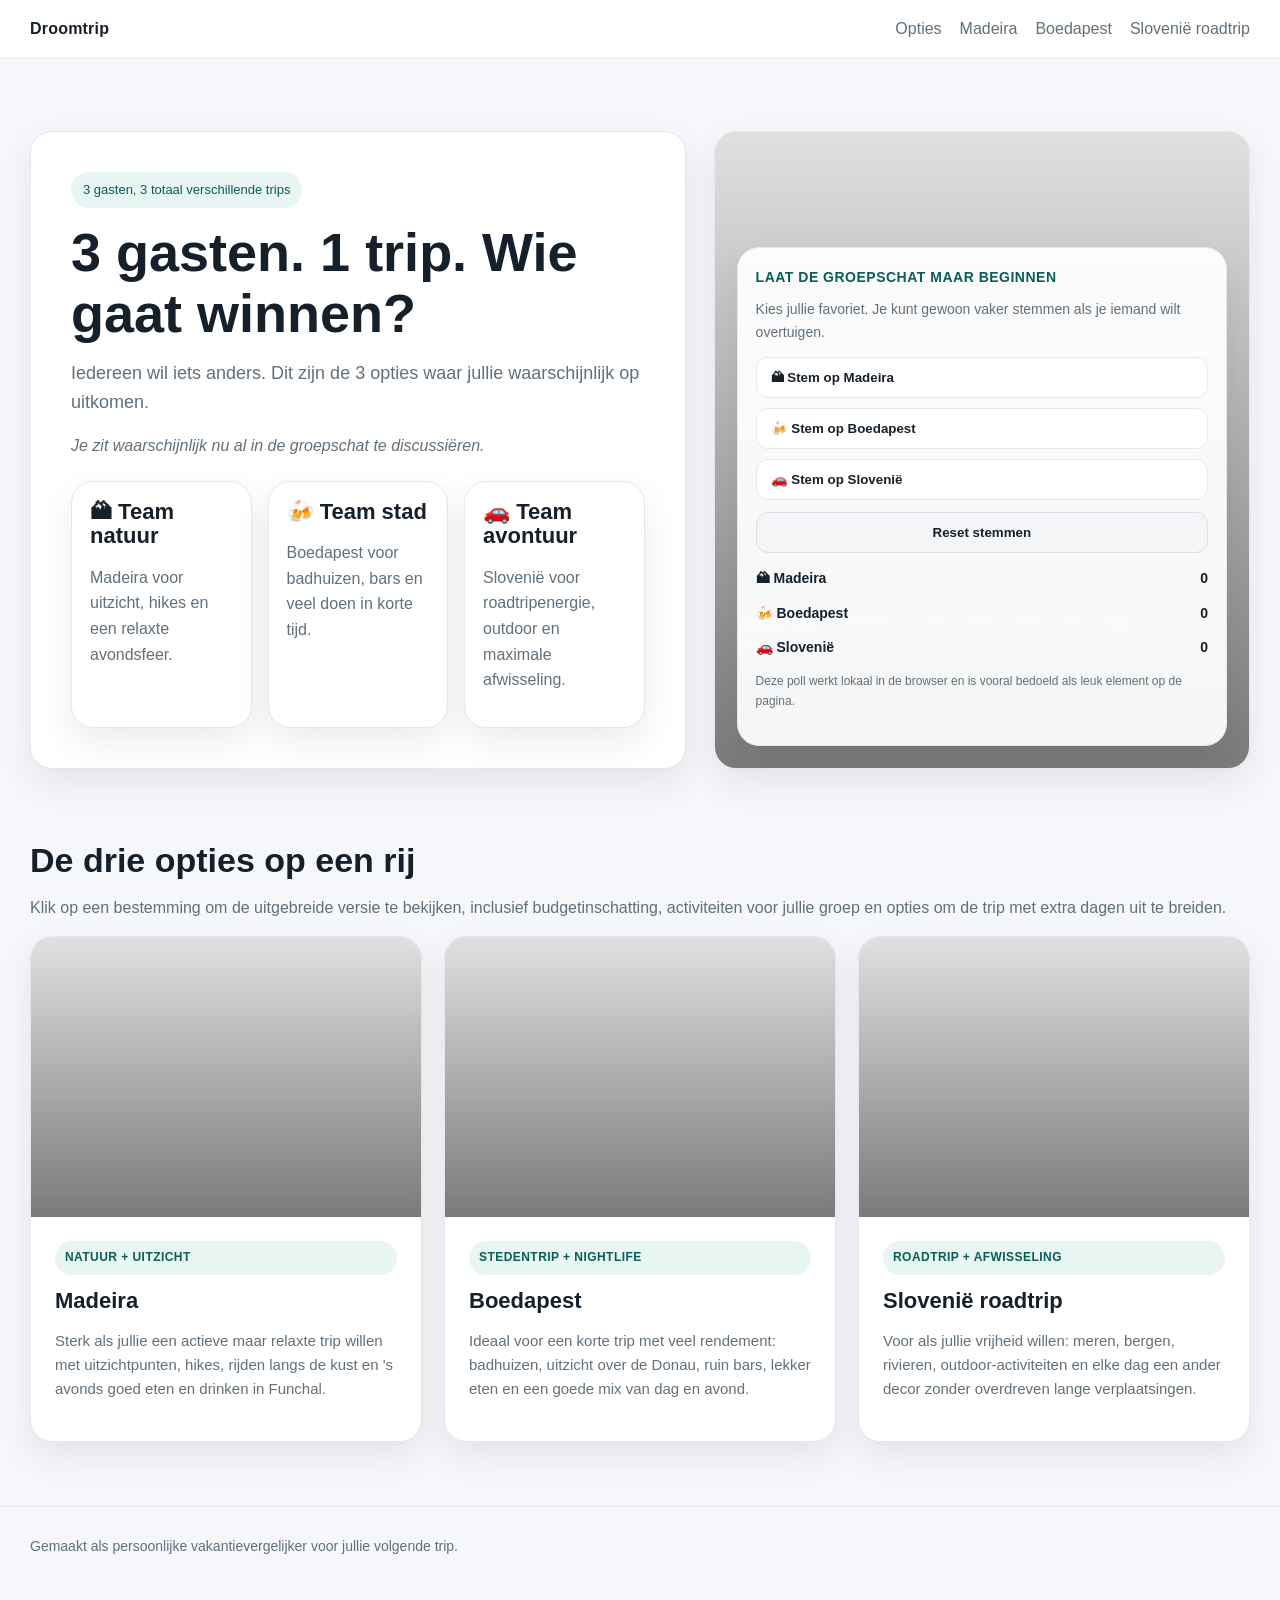
==== commit 9f9a0106: "Add files via upload" ====
--- a/index.html
+++ b/index.html
@@ -57,44 +57,43 @@
             </div>
           </div>
           
-          <div class="poll-card interactive-poll">
+          
+<div class="poll-card interactive-poll">
             <div class="poll-title">Laat de groepschat maar beginnen</div>
-            <p class="poll-copy">Kies jullie favoriet. Je kunt gewoon vaker stemmen als je van gedachten verandert of iemand wilt overtuigen.</p>
+            <p class="poll-copy">Kies jullie favoriet. Je kunt gewoon vaker stemmen als je iemand wilt overtuigen.</p>
 
             <button class="vote-button" type="button" data-destination="madeira">🏔 Stem op Madeira</button>
             <button class="vote-button" type="button" data-destination="boedapest">🍻 Stem op Boedapest</button>
             <button class="vote-button" type="button" data-destination="slovenie">🚗 Stem op Slovenië</button>
+            <button class="reset-button" type="button" id="reset-poll">Reset stemmen</button>
 
             <div class="poll-option">
               <div class="poll-row">
                 <span>🏔 Madeira</span>
-                <span id="pct-madeira">34%</span>
-              </div>
-              <div class="poll-track"><div class="poll-fill" id="bar-madeira" style="width:34%;"></div></div>
+                <span id="count-madeira">0</span>
+              </div>
             </div>
 
             <div class="poll-option">
               <div class="poll-row">
                 <span>🍻 Boedapest</span>
-                <span id="pct-boedapest">31%</span>
-              </div>
-              <div class="poll-track"><div class="poll-fill" id="bar-boedapest" style="width:31%;"></div></div>
+                <span id="count-boedapest">0</span>
+              </div>
             </div>
 
             <div class="poll-option">
               <div class="poll-row">
                 <span>🚗 Slovenië</span>
-                <span id="pct-slovenie">35%</span>
-              </div>
-              <div class="poll-track"><div class="poll-fill" id="bar-slovenie" style="width:35%;"></div></div>
+                <span id="count-slovenie">0</span>
+              </div>
             </div>
 
             <p class="poll-note">Deze poll werkt lokaal in de browser en is vooral bedoeld als leuk element op de pagina.</p>
           </div>
-
         </div>
       </div>
     </section>
+
 
     <section class="section" id="opties">
       <div class="container">
@@ -159,10 +158,10 @@
     </div>
   </footer>
 
+  
   <script>
     (function () {
-      const storageKey = "droomtrip-local-poll";
-      const defaultVotes = { madeira: 34, boedapest: 31, slovenie: 35 };
+      const storageKey = "droomtrip-votes";
 
       function getVotes() {
         try {
@@ -176,7 +175,11 @@
             return saved;
           }
         } catch (e) {}
-        return { ...defaultVotes };
+        return {
+          madeira: 0,
+          boedapest: 0,
+          slovenie: 0
+        };
       }
 
       function saveVotes(votes) {
@@ -184,20 +187,19 @@
       }
 
       function renderVotes(votes) {
-        const total = votes.madeira + votes.boedapest + votes.slovenie;
-        const pct = {
-          madeira: Math.round((votes.madeira / total) * 100),
-          boedapest: Math.round((votes.boedapest / total) * 100),
-          slovenie: Math.round((votes.slovenie / total) * 100)
+        document.getElementById("count-madeira").textContent = votes.madeira;
+        document.getElementById("count-boedapest").textContent = votes.boedapest;
+        document.getElementById("count-slovenie").textContent = votes.slovenie;
+      }
+
+      function resetVotes() {
+        const votes = {
+          madeira: 0,
+          boedapest: 0,
+          slovenie: 0
         };
-
-        document.getElementById("pct-madeira").textContent = pct.madeira + "%";
-        document.getElementById("pct-boedapest").textContent = pct.boedapest + "%";
-        document.getElementById("pct-slovenie").textContent = pct.slovenie + "%";
-
-        document.getElementById("bar-madeira").style.width = pct.madeira + "%";
-        document.getElementById("bar-boedapest").style.width = pct.boedapest + "%";
-        document.getElementById("bar-slovenie").style.width = pct.slovenie + "%";
+        saveVotes(votes);
+        renderVotes(votes);
       }
 
       const votes = getVotes();
@@ -212,8 +214,16 @@
           renderVotes(currentVotes);
         });
       });
+
+      const resetButton = document.getElementById("reset-poll");
+      if (resetButton) {
+        resetButton.addEventListener("click", function () {
+          resetVotes();
+        });
+      }
     })();
   </script>
 </body>
 </html>
 
+
--- a/styles.css
+++ b/styles.css
@@ -382,3 +382,23 @@
   font-size:12px;
   color:var(--muted);
 }
+
+
+.reset-button{
+  width:100%;
+  border:1px solid #d9dfe5;
+  background:#f3f5f7;
+  color:var(--text);
+  padding:12px 14px;
+  border-radius:12px;
+  font-weight:700;
+  text-align:center;
+  margin:2px 0 14px;
+  cursor:pointer;
+  transition:background .18s ease, transform .18s ease, border-color .18s ease;
+}
+.reset-button:hover{
+  background:#e9eef2;
+  border-color:#cfd8df;
+  transform:translateY(-1px);
+}
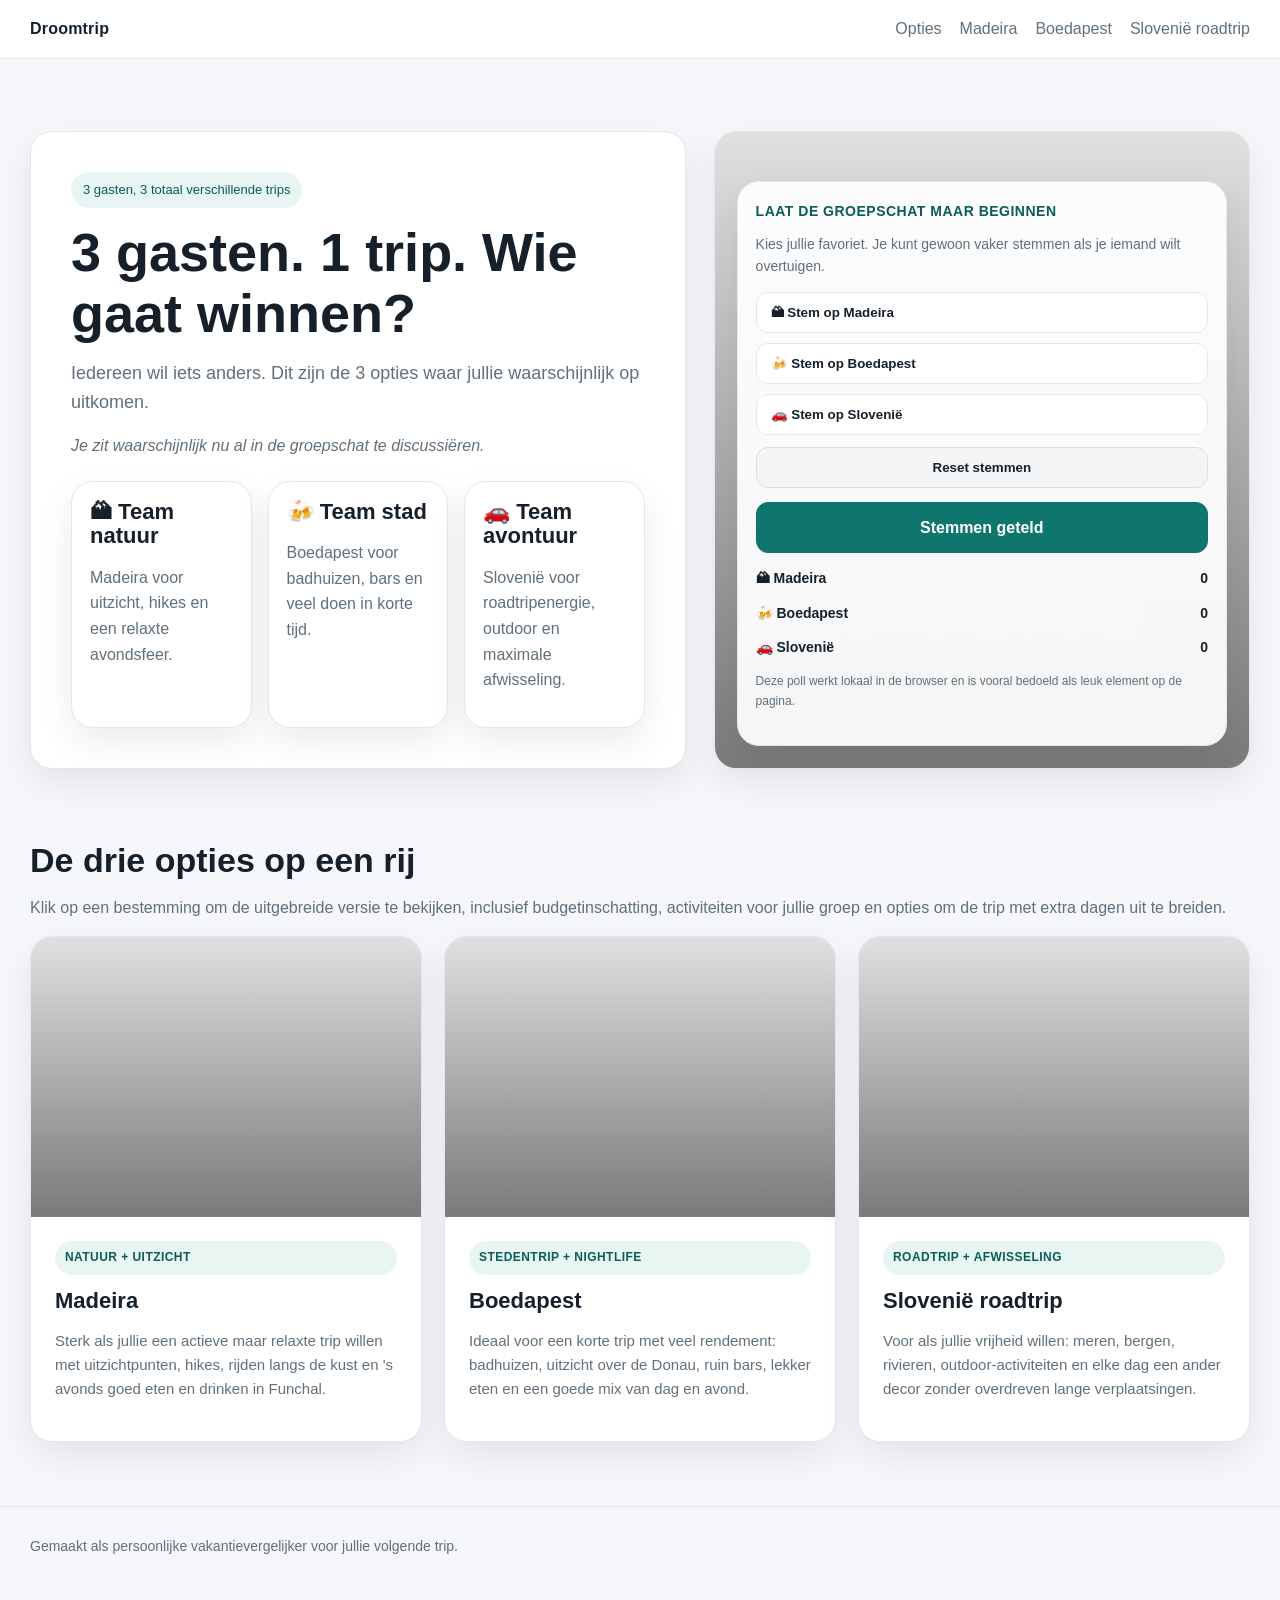
==== commit 5ffe5747: "Add files via upload" ====
--- a/index.html
+++ b/index.html
@@ -66,6 +66,7 @@
             <button class="vote-button" type="button" data-destination="boedapest">🍻 Stem op Boedapest</button>
             <button class="vote-button" type="button" data-destination="slovenie">🚗 Stem op Slovenië</button>
             <button class="reset-button" type="button" id="reset-poll">Reset stemmen</button>
+            <a class="result-button" href="winnaar.html">Stemmen geteld</a>
 
             <div class="poll-option">
               <div class="poll-row">
--- a/styles.css
+++ b/styles.css
@@ -402,3 +402,83 @@
   border-color:#cfd8df;
   transform:translateY(-1px);
 }
+
+
+.result-button{
+  display:block;
+  width:100%;
+  border:1px solid var(--accent);
+  background:var(--accent);
+  color:#fff;
+  padding:12px 14px;
+  border-radius:12px;
+  font-weight:700;
+  text-align:center;
+  text-decoration:none;
+  margin:0 0 14px;
+  transition:background .18s ease, transform .18s ease, border-color .18s ease;
+}
+.result-button:hover{
+  background:var(--accent-dark);
+  border-color:var(--accent-dark);
+  transform:translateY(-1px);
+}
+
+.winner-page{
+  padding:72px 0 40px;
+}
+.winner-hero{
+  min-height:420px;
+  border-radius:28px;
+  overflow:hidden;
+  position:relative;
+  border:1px solid var(--line);
+  box-shadow:var(--shadow);
+  background-size:cover;
+  background-position:center;
+}
+.winner-hero::after{
+  content:"";
+  position:absolute;
+  inset:0;
+  background:linear-gradient(180deg, rgba(0,0,0,.15), rgba(0,0,0,.58));
+}
+.winner-content{
+  position:absolute;
+  left:28px;
+  right:28px;
+  bottom:28px;
+  z-index:1;
+  color:#fff;
+}
+.winner-kicker{
+  display:inline-block;
+  padding:8px 12px;
+  border-radius:999px;
+  background:rgba(255,255,255,.18);
+  color:#fff;
+  font-size:13px;
+  margin-bottom:12px;
+}
+.winner-summary{
+  display:grid;
+  grid-template-columns:1fr 1fr;
+  gap:22px;
+  margin-top:26px;
+}
+.winner-box{
+  background:var(--surface);
+  border:1px solid var(--line);
+  border-radius:22px;
+  box-shadow:var(--shadow);
+  padding:24px;
+}
+.winner-votes{
+  font-size:16px;
+  color:var(--muted);
+}
+@media (max-width: 980px){
+  .winner-summary{
+    grid-template-columns:1fr;
+  }
+}
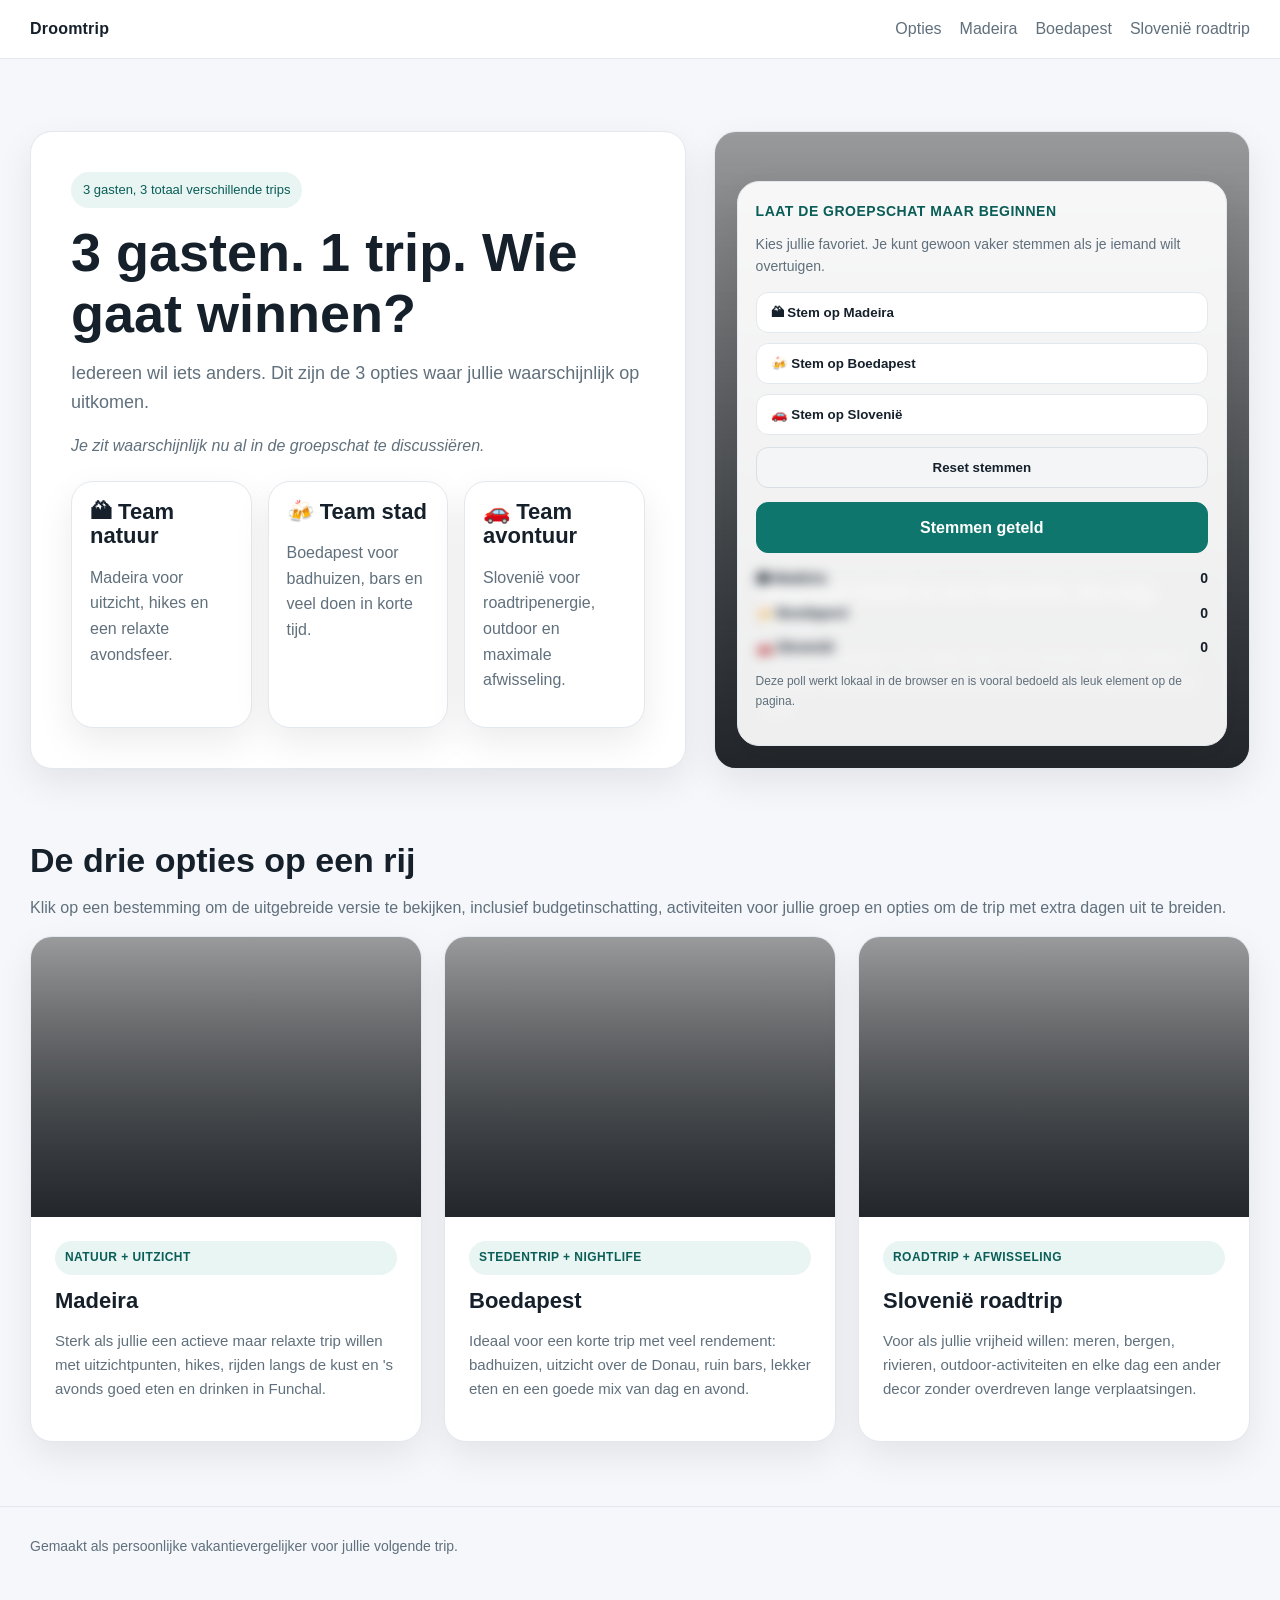
==== commit b2e00583: "Add files via upload" ====
--- a/index.html
+++ b/index.html
@@ -70,21 +70,21 @@
 
             <div class="poll-option">
               <div class="poll-row">
-                <span>🏔 Madeira</span>
+                <span class="blur-name blur-active" data-name="madeira">🏔 Madeira</span>
                 <span id="count-madeira">0</span>
               </div>
             </div>
 
             <div class="poll-option">
               <div class="poll-row">
-                <span>🍻 Boedapest</span>
+                <span class="blur-name blur-active" data-name="boedapest">🍻 Boedapest</span>
                 <span id="count-boedapest">0</span>
               </div>
             </div>
 
             <div class="poll-option">
               <div class="poll-row">
-                <span>🚗 Slovenië</span>
+                <span class="blur-name blur-active" data-name="slovenie">🚗 Slovenië</span>
                 <span id="count-slovenie">0</span>
               </div>
             </div>
@@ -213,6 +213,11 @@
           currentVotes[destination] += 1;
           saveVotes(currentVotes);
           renderVotes(currentVotes);
+
+          const nameEl = document.querySelector('[data-name="' + destination + '"]');
+          if(nameEl){
+            nameEl.classList.remove("blur-active");
+          }
         });
       });
 
--- a/styles.css
+++ b/styles.css
@@ -113,7 +113,9 @@
   content:"";
   position:absolute;
   inset:0;
-  background:linear-gradient(180deg, rgba(0,0,0,.12), rgba(0,0,0,.52));
+  background:
+    linear-gradient(180deg, rgba(7,12,18,.28), rgba(7,12,18,.72)),
+    linear-gradient(180deg, rgba(0,0,0,.18), rgba(0,0,0,.58));
 }
 .image-caption,
 .page-banner-content{
@@ -482,3 +484,350 @@
     grid-template-columns:1fr;
   }
 }
+
+
+.winner-page{
+  padding:72px 0 56px;
+}
+
+.confetti-layer{
+  position:fixed;
+  inset:0;
+  pointer-events:none;
+  overflow:hidden;
+  z-index:50;
+}
+
+.confetti{
+  position:absolute;
+  top:-20px;
+  width:10px;
+  height:18px;
+  border-radius:2px;
+  opacity:.95;
+  animation:confetti-fall linear forwards;
+}
+
+.confetti.c1{background:#0f766e;}
+.confetti.c2{background:#f59e0b;}
+.confetti.c3{background:#ef4444;}
+.confetti.c4{background:#3b82f6;}
+.confetti.c5{background:#a855f7;}
+.confetti.c6{background:#22c55e;}
+
+@keyframes confetti-fall{
+  0%{
+    transform:translateY(-30px) rotate(0deg);
+    opacity:0;
+  }
+  10%{
+    opacity:1;
+  }
+  100%{
+    transform:translateY(110vh) rotate(540deg);
+    opacity:1;
+  }
+}
+
+.winner-top-grid{
+  display:grid;
+  grid-template-columns:1.15fr .85fr;
+  gap:24px;
+  align-items:stretch;
+}
+
+.winner-hero{
+  min-height:460px;
+  border-radius:30px;
+  overflow:hidden;
+  position:relative;
+  border:1px solid var(--line);
+  box-shadow:var(--shadow);
+  background-size:cover;
+  background-position:center;
+}
+
+.winner-hero::after{
+  content:"";
+  position:absolute;
+  inset:0;
+  background:
+    radial-gradient(circle at top right, rgba(255,255,255,.08), transparent 28%),
+    linear-gradient(180deg, rgba(6,10,16,.24), rgba(6,10,16,.76));
+}
+
+.winner-content{
+  position:absolute;
+  left:30px;
+  right:30px;
+  bottom:30px;
+  z-index:1;
+  color:#fff;
+}
+
+.winner-kicker{
+  display:inline-block;
+  padding:8px 12px;
+  border-radius:999px;
+  background:rgba(255,255,255,.18);
+  color:#fff;
+  font-size:13px;
+  margin-bottom:12px;
+  backdrop-filter:blur(6px);
+}
+
+.winner-big{
+  font-size:56px;
+  line-height:1.02;
+  margin:0 0 14px;
+}
+
+.winner-lead{
+  font-size:18px;
+  max-width:760px;
+  color:rgba(255,255,255,.92);
+}
+
+.winner-side{
+  display:grid;
+  gap:18px;
+}
+
+.winner-panel{
+  background:var(--surface);
+  border:1px solid var(--line);
+  border-radius:24px;
+  box-shadow:var(--shadow);
+  padding:24px;
+}
+
+.vote-mini-grid{
+  display:grid;
+  gap:14px;
+  margin-top:16px;
+}
+
+.vote-pill{
+  display:flex;
+  justify-content:space-between;
+  align-items:center;
+  gap:14px;
+  padding:14px 16px;
+  border-radius:16px;
+  background:#f6f8fb;
+  border:1px solid #e4e9ef;
+}
+
+.vote-pill strong{
+  font-size:16px;
+}
+
+.vote-count{
+  min-width:44px;
+  height:44px;
+  display:inline-flex;
+  align-items:center;
+  justify-content:center;
+  border-radius:999px;
+  background:var(--accent-soft);
+  color:var(--accent-dark);
+  font-weight:700;
+}
+
+.date-options{
+  display:grid;
+  gap:14px;
+  margin-top:16px;
+}
+
+.date-card{
+  padding:16px;
+  border-radius:18px;
+  background:linear-gradient(180deg,#ffffff,#f7fbfa);
+  border:1px solid #dfe7e5;
+}
+
+.date-card h3{
+  margin-bottom:8px;
+  font-size:20px;
+}
+
+.winner-summary{
+  display:grid;
+  grid-template-columns:1fr 1fr;
+  gap:22px;
+  margin-top:26px;
+}
+
+.winner-box{
+  background:var(--surface);
+  border:1px solid var(--line);
+  border-radius:24px;
+  box-shadow:var(--shadow);
+  padding:26px;
+}
+
+.winner-badge-row{
+  display:flex;
+  flex-wrap:wrap;
+  gap:10px;
+  margin-top:8px;
+}
+
+.winner-badge{
+  display:inline-block;
+  padding:10px 14px;
+  background:var(--accent-soft);
+  color:var(--accent-dark);
+  border-radius:999px;
+  font-size:14px;
+  font-weight:700;
+}
+
+.winner-votes{
+  font-size:15px;
+  color:rgba(255,255,255,.92);
+  margin-top:10px;
+}
+
+.winner-glow{
+  box-shadow:0 0 0 1px rgba(255,255,255,.18), 0 18px 60px rgba(15,118,110,.22);
+}
+
+@media (max-width: 980px){
+  .winner-top-grid,
+  .winner-summary{
+    grid-template-columns:1fr;
+  }
+  .winner-big{
+    font-size:40px;
+  }
+}
+
+
+.image-caption h3,
+.page-banner-content h1,
+.winner-big{
+  color:#ffffff;
+  text-shadow:0 3px 18px rgba(0,0,0,.42);
+}
+
+.image-caption p,
+.page-banner-content p,
+.winner-lead,
+.winner-votes{
+  color:rgba(255,255,255,.96);
+  text-shadow:0 2px 14px rgba(0,0,0,.38);
+}
+
+.page-banner-content .small-title,
+.image-caption .small-title{
+  color:rgba(255,255,255,.92);
+}
+
+.winner-kicker{
+  border:1px solid rgba(255,255,255,.22);
+  background:rgba(7,12,18,.32);
+}
+
+
+/* Stronger readability on image hero text blocks */
+.image-caption,
+.page-banner-content,
+.winner-content{
+  background:linear-gradient(180deg, rgba(6,10,16,.22), rgba(6,10,16,.38));
+  border:1px solid rgba(255,255,255,.10);
+  border-radius:20px;
+  padding:18px 20px;
+  backdrop-filter:blur(4px);
+}
+
+.page-banner{
+  background-position:center center;
+}
+
+.page-banner-content{
+  max-width:720px;
+}
+
+.page-banner-content h1{
+  color:#ffffff !important;
+  text-shadow:0 4px 20px rgba(0,0,0,.55);
+  margin-bottom:12px;
+}
+
+.page-banner-content p{
+  color:rgba(255,255,255,.98) !important;
+  text-shadow:0 3px 16px rgba(0,0,0,.48);
+  font-size:18px;
+  margin-bottom:0;
+}
+
+.page-banner-content .small-title{
+  color:rgba(255,255,255,.95) !important;
+  text-shadow:0 2px 10px rgba(0,0,0,.38);
+}
+
+.image-caption h3{
+  color:#ffffff !important;
+  text-shadow:0 4px 20px rgba(0,0,0,.55);
+}
+
+.image-caption p{
+  color:rgba(255,255,255,.98) !important;
+  text-shadow:0 3px 16px rgba(0,0,0,.48);
+  margin-bottom:0;
+}
+
+.winner-content{
+  max-width:760px;
+}
+
+@media (max-width: 980px){
+  .image-caption,
+  .page-banner-content,
+  .winner-content{
+    padding:16px 16px;
+    border-radius:18px;
+  }
+
+  .page-banner-content p{
+    font-size:16px;
+  }
+}
+
+
+/* Disco mode */
+.disco-mode{
+  animation: discoBg 0.6s infinite alternate;
+}
+
+@keyframes discoBg{
+  0%{ background-color:#0f172a; }
+  25%{ background-color:#1e3a8a; }
+  50%{ background-color:#065f46; }
+  75%{ background-color:#7c2d12; }
+  100%{ background-color:#4c1d95; }
+}
+
+.disco-mode .winner-hero{
+  animation: discoGlow 0.6s infinite alternate;
+}
+
+@keyframes discoGlow{
+  0%{ box-shadow:0 0 40px #22c55e; }
+  50%{ box-shadow:0 0 40px #f59e0b; }
+  100%{ box-shadow:0 0 40px #3b82f6; }
+}
+
+.disco-mode .confetti{
+  animation-duration:1.5s !important;
+}
+
+.blur-active{
+  filter: blur(6px);
+  transition: filter .3s ease;
+}
+.blur-name{
+  display:inline-block;
+}
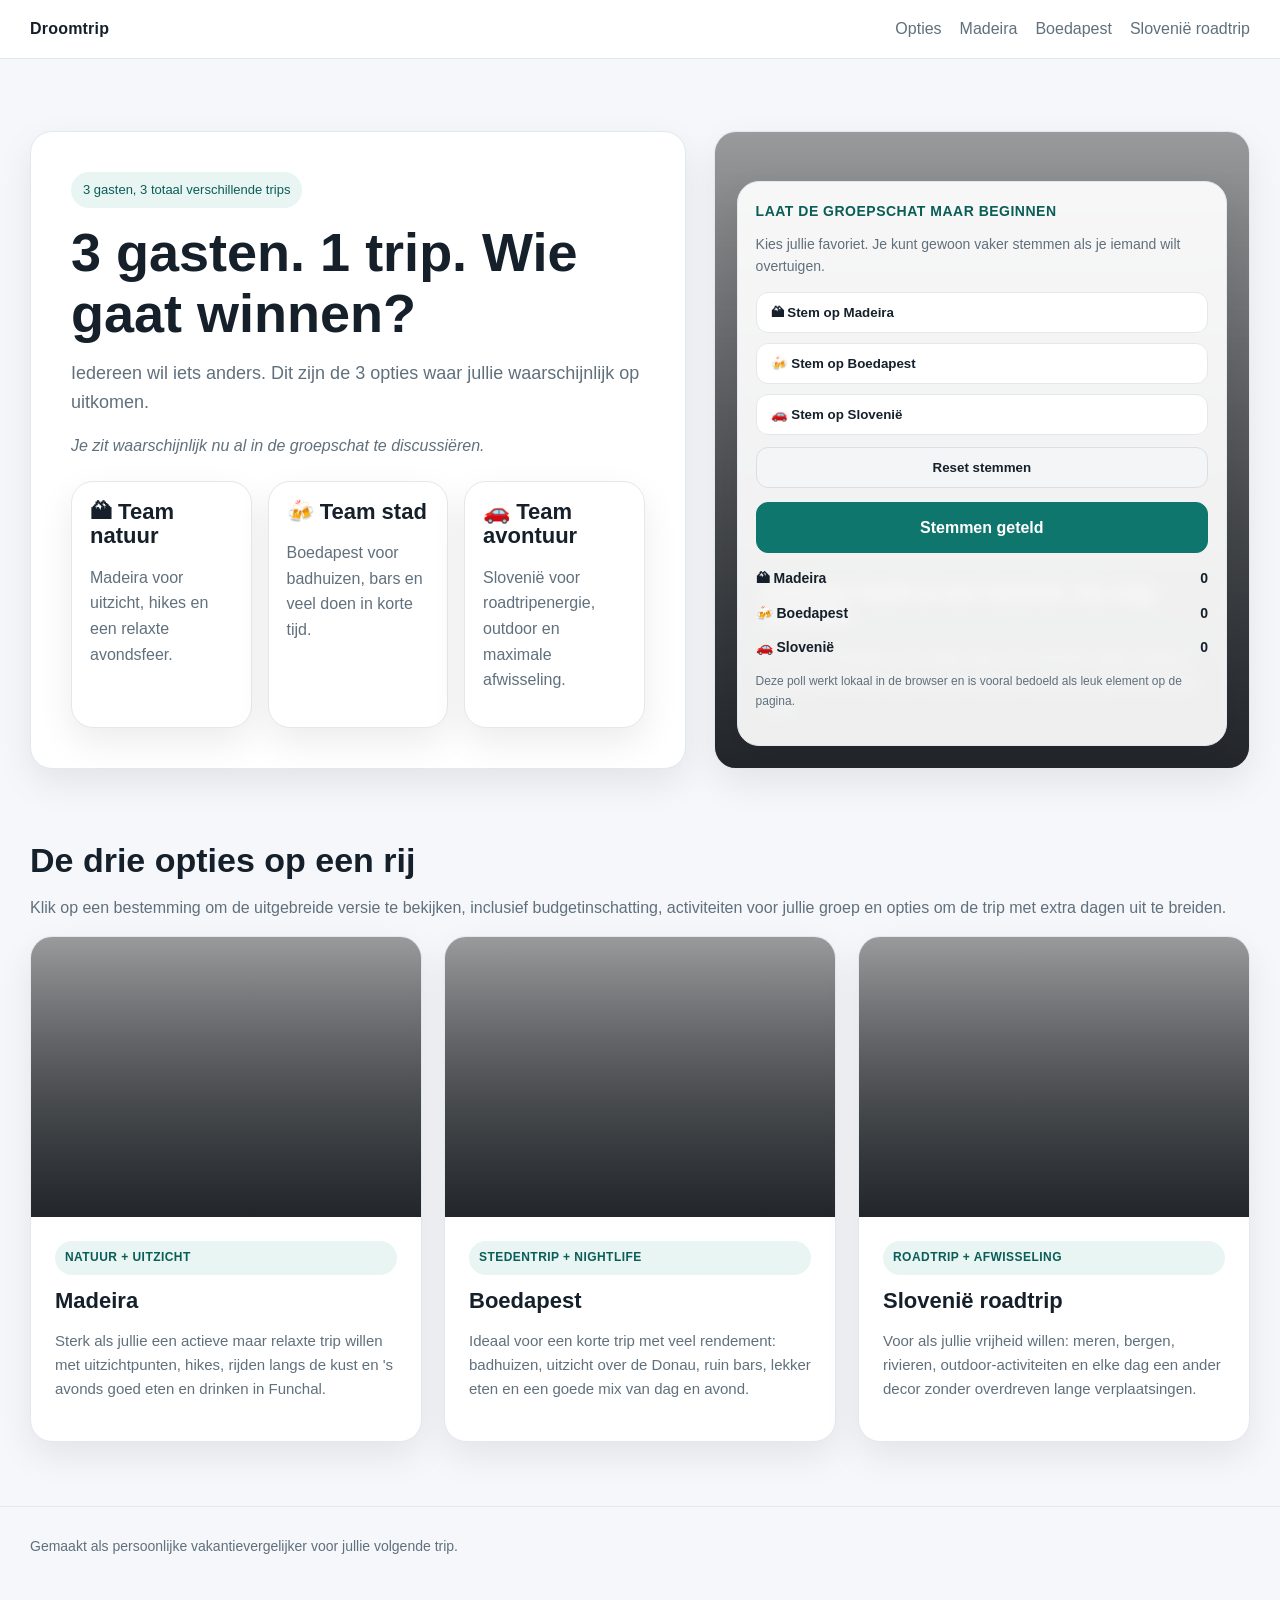
==== commit 8d74932c: "Add files via upload" ====
--- a/index.html
+++ b/index.html
@@ -70,21 +70,21 @@
 
             <div class="poll-option">
               <div class="poll-row">
-                <span class="blur-name blur-active" data-name="madeira">🏔 Madeira</span>
+                <span>🏔 Madeira</span>
                 <span id="count-madeira">0</span>
               </div>
             </div>
 
             <div class="poll-option">
               <div class="poll-row">
-                <span class="blur-name blur-active" data-name="boedapest">🍻 Boedapest</span>
+                <span>🍻 Boedapest</span>
                 <span id="count-boedapest">0</span>
               </div>
             </div>
 
             <div class="poll-option">
               <div class="poll-row">
-                <span class="blur-name blur-active" data-name="slovenie">🚗 Slovenië</span>
+                <span>🚗 Slovenië</span>
                 <span id="count-slovenie">0</span>
               </div>
             </div>
@@ -213,11 +213,6 @@
           currentVotes[destination] += 1;
           saveVotes(currentVotes);
           renderVotes(currentVotes);
-
-          const nameEl = document.querySelector('[data-name="' + destination + '"]');
-          if(nameEl){
-            nameEl.classList.remove("blur-active");
-          }
         });
       });
 
--- a/styles.css
+++ b/styles.css
@@ -823,11 +823,3 @@
 .disco-mode .confetti{
   animation-duration:1.5s !important;
 }
-
-.blur-active{
-  filter: blur(6px);
-  transition: filter .3s ease;
-}
-.blur-name{
-  display:inline-block;
-}
